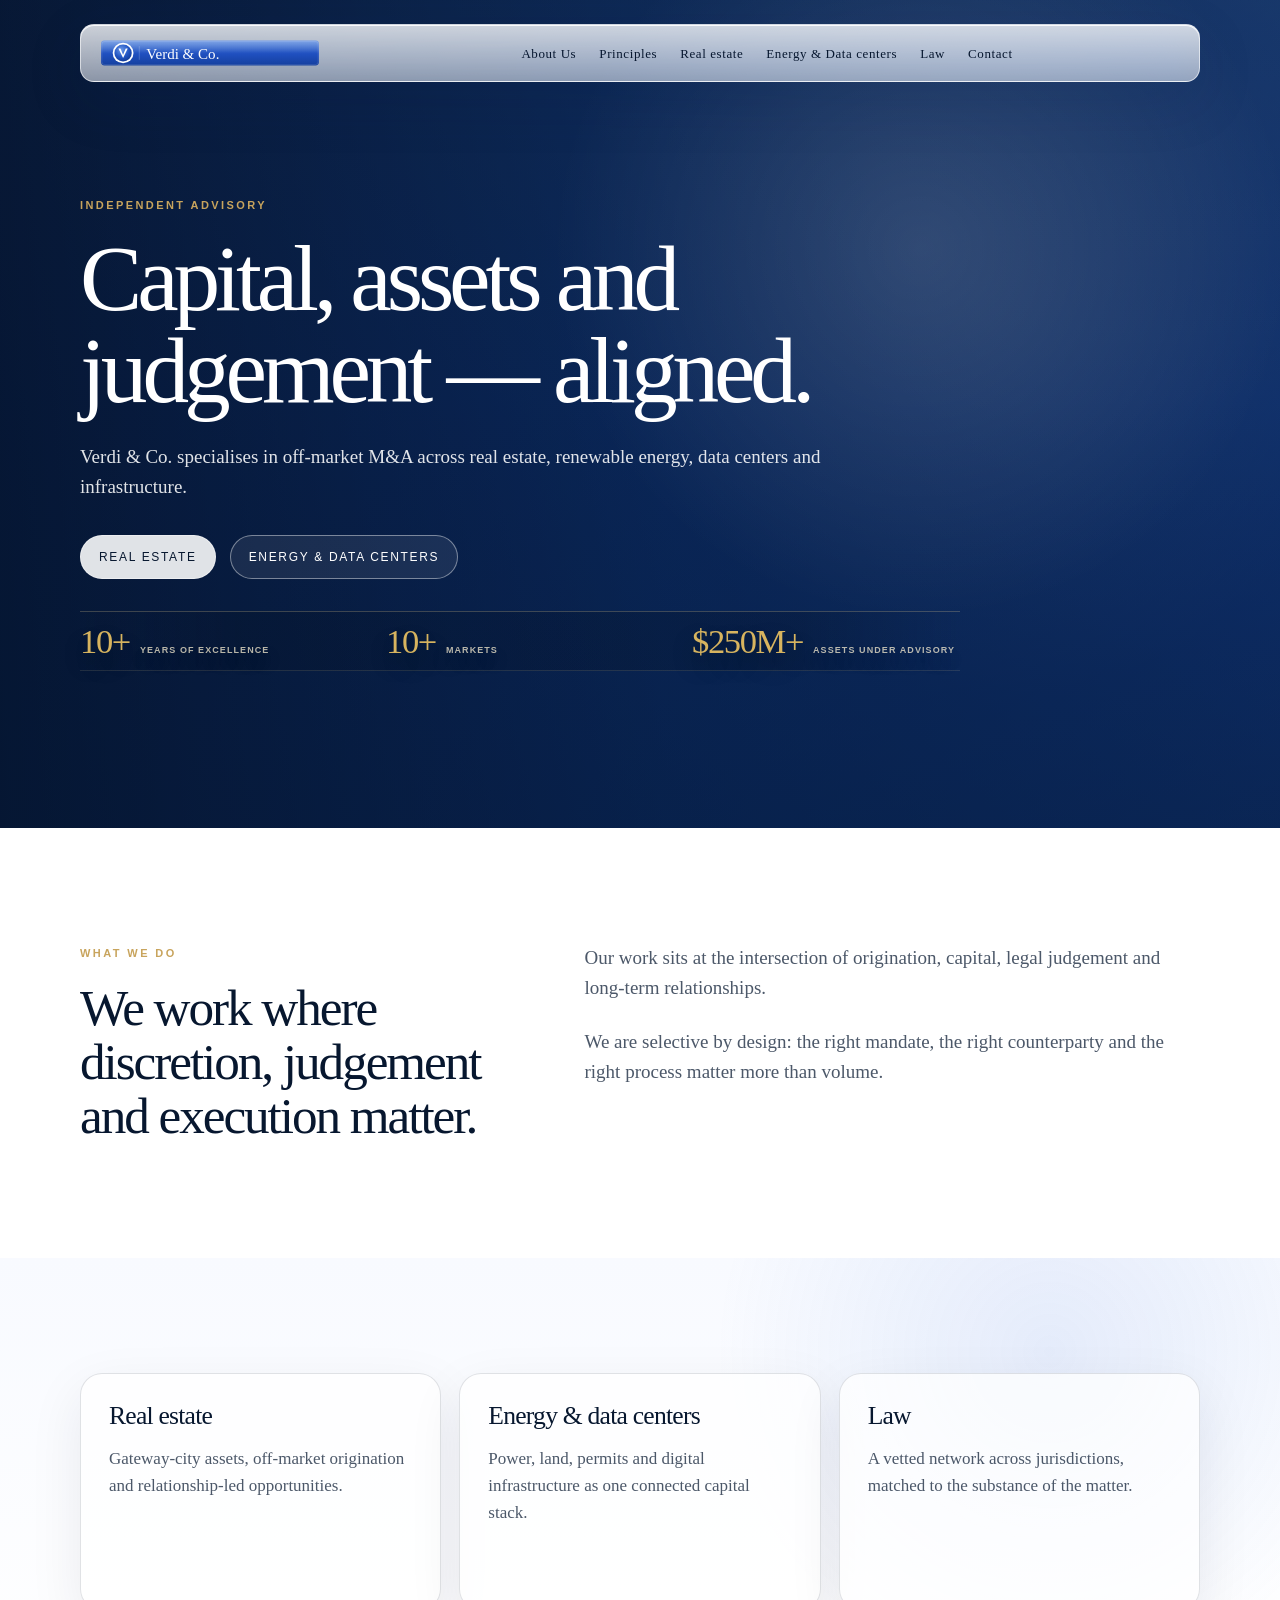
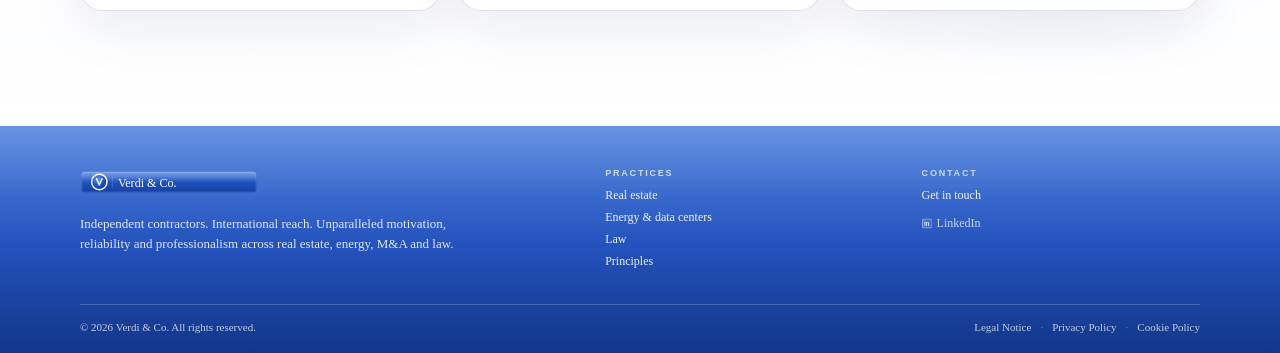
==== index.html @ b84658a0 "Add sitemap robots and canonical URLs" ====
<!DOCTYPE html>
<html lang="en">
<head>
<title>Verdi & Co. | Independent Advisory</title>
<meta name="description" content="Independent advisory across real estate, energy, entrepreneurship and law.">
<link rel="canonical" href="https://www.theverdico.com/">
<meta charset="UTF-8">
<meta name="viewport" content="width=device-width, initial-scale=1.0">
<meta name="theme-color" content="#1f4fbf">
<link rel="icon" type="image/png" sizes="32x32" href="assets/brand/favicon-32.png">
<link rel="apple-touch-icon" href="assets/brand/apple-touch-icon.png">
<link rel="manifest" href="site.webmanifest">
<link rel="stylesheet" href="styles/main.css">
</head>
<body>
<header class="site-header" data-header>
  <a class="brand-lockup" href="index.html" aria-label="Verdi & Co. home">
    <span class="brand-plate brand-plate--svg-img"><img class="site-logo-img" src="assets/brand/logo-plate.svg" alt="Verdi & Co." role="img" decoding="async"></span>
  </a>
  <button class="nav-toggle" type="button" data-nav-toggle aria-label="Toggle navigation" aria-expanded="false">
    <span></span><span></span>
  </button>
  <nav class="site-nav" data-nav>
    <a class="nav-link--home" href="index.html" aria-current="page">About Us</a>
    <a href="principles.html">Principles</a>
    <a href="realestate.html">Real estate</a>
    <a href="energy.html">Energy &amp; Data centers</a>
    <a href="law.html">Law</a>
    <a href="contact.html">Contact</a>
  </nav>
</header>
<main>
  <section class="hero hero--home hero--with-video">
    <div class="hero-media" aria-hidden="true">
          <video class="hero-video" autoplay muted loop playsinline preload="auto" disablepictureinpicture>
            <source src="assets/video/home-world.mp4" type="video/mp4">
          </video>
        </div>
    <div class="hero-content">
      <span class="eyebrow">Independent advisory</span>
      <h1>Capital, assets and judgement — aligned.</h1>
      <p class="hero-subtitle">Verdi & Co. specialises in off-market M&amp;A across real estate, renewable energy, data centers and infrastructure.</p>
      <div class="hero-actions">
        <a class="btn btn--light" href="realestate.html">Real estate</a>
        <a class="btn btn--ghost" href="energy.html">Energy & data centers</a>
      </div>
        <div class="hero-stats" aria-label="Verdico selected platform metrics">
          <div class="hero-stat">
            <span class="hero-stat__value">10+</span>
            <span class="hero-stat__label">Years of excellence</span>
          </div>
          <div class="hero-stat">
            <span class="hero-stat__value">10+</span>
            <span class="hero-stat__label">Markets</span>
          </div>
          <div class="hero-stat">
            <span class="hero-stat__value">$250M+</span>
            <span class="hero-stat__label">Assets under advisory</span>
          </div>
        </div>
    </div>
</section>

  <section class="section section--white">
    <div class="text-columns" data-reveal>
      <div>
        <span class="eyebrow">What we do</span>
        <h2>We work where discretion, judgement and execution matter.</h2>
      </div>
      <div>
        <p>Our work sits at the intersection of origination, capital, legal judgement and long-term relationships.</p>
        <p>We are selective by design: the right mandate, the right counterparty and the right process matter more than volume.</p>
      </div>
    </div>
  </section>

  <section class="section section--cool">
    <div class="card-grid" data-reveal>
      <a class="insight-card" href="realestate.html">
        <h3>Real estate</h3>
        <p>Gateway-city assets, off-market origination and relationship-led opportunities.</p>
      </a>
      <a class="insight-card" href="energy.html">
        <h3>Energy & data centers</h3>
        <p>Power, land, permits and digital infrastructure as one connected capital stack.</p>
      </a>
      <a class="insight-card" href="law.html">
        <h3>Law</h3>
        <p>A vetted network across jurisdictions, matched to the substance of the matter.</p>
      </a>
    </div>
  </section>
</main>
<footer class="site-footer">
  <div class="footer-inner">
    <div class="footer-brand">
      <span class="brand-plate brand-plate--footer brand-plate--svg-img"><img class="site-logo-img" src="assets/brand/logo-plate.svg" alt="Verdi & Co." role="img" decoding="async"></span>
      <p>Independent contractors. International reach. Unparalleled motivation, reliability and professionalism across real estate, energy, M&A and law.</p>
    </div>
    <div class="footer-col">
      <h3>Practices</h3>
      <a href="realestate.html">Real estate</a>
      <a href="energy.html">Energy & data centers</a>
      <a href="law.html">Law</a>
      <a href="principles.html">Principles</a>
    </div>
    <div class="footer-col">
      <h3>Contact</h3>
      <a href="contact.html">Get in touch</a>
      <a class="footer-linkedin" href="https://www.linkedin.com/in/djamal-g-b1b60319/" target="_blank" rel="noreferrer" aria-label="Verdi & Co. on LinkedIn">
        <span class="footer-linkedin__symbol" aria-hidden="true">in</span>
        <span class="footer-linkedin__text">LinkedIn</span>
      </a>
    </div>
  </div>
  <div class="footer-bottom">
    <span>© 2026 Verdi & Co. All rights reserved.</span>
    <nav class="footer-legal-links" aria-label="Legal">
      <a href="legal-notice.html">Legal Notice</a>
      <a href="privacy-policy.html">Privacy Policy</a>
      <a href="cookie-policy.html">Cookie Policy</a>
    </nav>
  </div>
</footer>
<script src="scripts/main.js"></script>
</body>
</html>
---- styles/main.css ----
:root {
  --ink: #07172f;
  --ink-soft: rgba(7, 23, 47, .72);
  --ink-muted: rgba(7, 23, 47, .58);
  --blue-top: #4a7fdc;
  --blue-mid: #1f4fbf;
  --blue-deep: #123a92;
  --blue-night: #07172f;
  --line: rgba(7, 23, 47, .12);
  --paper: #ffffff;
  --paper-soft: #f6f8fc;
  --gold: #c8a45d;
  --font-serif: Georgia, "Times New Roman", serif;
  --font-sans: Arial, Helvetica, sans-serif;
  --header-offset: clamp(128px, 14vh, 166px);
  --page-gutter: clamp(24px, 4vw, 64px);
  --site-width: 1120px;
  --h1-page: clamp(38px, 6.1vw, 94px);
  --h1-home: clamp(44px, 7.3vw, 116px);
  --h2-section: clamp(32px, 4vw, 64px);
  --body-large: clamp(19px, 1.35vw, 24px);
  --body: 16px;
  --label: 11px;
}

* {
  box-sizing: border-box;
}

html {
  min-height: 100%;
  scroll-behavior: smooth;
}

body {
  margin: 0;
  min-height: 100%;
  color: var(--ink);
  background: var(--paper);
  font-family: var(--font-serif);
  -webkit-font-smoothing: antialiased;
  text-rendering: optimizeLegibility;
}

body.is-loaded .reveal {
  opacity: 1;
  transform: none;
}

a {
  color: inherit;
  text-decoration: none;
}

img,
video {
  max-width: 100%;
}

.site-header {
  position: fixed;
  z-index: 50;
  top: 24px;
  left: 50%;
  width: min(1120px, calc(100% - 120px));
  min-height: 58px;
  transform: translateX(-50%);
  display: grid;
  grid-template-columns: auto 1fr;
  align-items: center;
  gap: clamp(34px, 5vw, 76px);
  padding: 8px 18px;
  border: 1px solid rgba(255, 255, 255, .58);
  border-radius: 14px;
  background: linear-gradient(180deg, rgba(255,255,255,.80), rgba(255,255,255,.54));
  box-shadow: inset 0 1px 0 rgba(255,255,255,.88), 0 18px 58px rgba(5,31,78,.14);
  backdrop-filter: blur(22px) saturate(145%);
  -webkit-backdrop-filter: blur(22px) saturate(145%);
}

.brand-lockup {
  display: inline-flex;
  align-items: center;
  justify-self: start;
}

.brand-plate--svg-img {
  display: inline-flex;
  width: 222px;
  height: 35px;
  padding: 0;
  margin: 0;
  border: 0;
  background: transparent;
  overflow: visible;
}

.brand-plate--footer.brand-plate--svg-img {
  width: 178px;
  height: 28px;
}

.site-logo-img {
  display: block;
  width: 100%;
  height: 100%;
  object-fit: contain;
}

.site-nav {
  justify-self: stretch;
  display: flex;
  align-items: center;
  justify-content: center;
  gap: clamp(12px, 1.8vw, 34px);
  min-height: 38px;
  padding: 0 clamp(24px, 2.5vw, 48px) 0 0;
}

.site-nav a {
  position: relative;
  display: inline-flex;
  align-items: center;
  min-height: 38px;
  color: var(--ink);
  font-family: var(--font-serif);
  font-size: clamp(13px, .88vw, 16px);
  line-height: 1;
  letter-spacing: .045em;
  font-weight: 500;
  white-space: nowrap;
}

.site-nav a::after {
  content: "";
  position: absolute;
  left: 0;
  right: 100%;
  bottom: 6px;
  height: 1px;
  background: var(--blue-mid);
  transition: right .24s ease;
}

.site-nav a:hover::after {
  right: 0;
}

.nav-home-icon {
  display: block;
  width: 1.1em;
  height: 1.1em;
  stroke: currentColor;
  stroke-width: 1.5;
  stroke-linecap: round;
  stroke-linejoin: round;
  fill: none;
}

.nav-toggle {
  display: none;
  width: 42px;
  height: 36px;
  align-items: center;
  justify-content: center;
  gap: 5px;
  border: 1px solid rgba(7,23,47,.14);
  border-radius: 10px;
  background: rgba(255,255,255,.45);
}

.nav-toggle span {
  display: block;
  width: 18px;
  height: 1px;
  background: var(--ink);
}

/* Verdico home hero metrics rail: production owner. */
.hero--home .hero-stats {
  margin-top: clamp(22px, 3.2vh, 34px);
  width: min(820px, 100%);
  display: grid;
  grid-template-columns: repeat(3, minmax(0, 1fr));
  align-items: center;
  gap: clamp(14px, 2.6vw, 34px);
  padding: 12px 0 11px;
  border-top: 1px solid rgba(235, 210, 150, 0.24);
  border-bottom: 1px solid rgba(235, 210, 150, 0.12);
  background: linear-gradient(
    90deg,
    rgba(3, 14, 32, 0) 0%,
    rgba(3, 14, 32, 0.24) 18%,
    rgba(3, 14, 32, 0.24) 82%,
    rgba(3, 14, 32, 0) 100%
  );
  pointer-events: none;
}

.hero--home .hero-stat {
  min-width: 0;
  display: grid;
  grid-template-columns: auto minmax(0, 1fr);
  align-items: baseline;
  justify-content: center;
  column-gap: 9px;
}

.hero--home .hero-stat__value {
  display: block;
  white-space: nowrap;
  font-family: var(--font-serif);
  font-size: clamp(26px, 2.35vw, 36px);
  font-weight: 500;
  line-height: 0.94;
  letter-spacing: -0.035em;
  color: #d2b05f;
  text-shadow: 0 10px 22px rgba(0, 0, 0, 0.32);
}

.hero--home .hero-stat__label {
  display: block;
  max-width: 142px;
  font-family: var(--font-sans);
  font-size: clamp(8.5px, 0.62vw, 9.5px);
  font-weight: 700;
  line-height: 1.18;
  letter-spacing: 0.115em;
  text-transform: uppercase;
  color: rgba(255, 244, 214, 0.72);
  text-shadow: 0 9px 20px rgba(0, 0, 0, 0.30);
}

@media (max-width: 760px) {
  .hero--home .hero-stats {
    margin-top: 20px;
    width: 100%;
    grid-template-columns: 1fr;
    gap: 9px;
    padding: 12px 0;
  }

  .hero--home .hero-stat {
    grid-template-columns: auto 1fr;
    justify-content: start;
  }

  .hero--home .hero-stat__value {
    font-size: 28px;
  }

  .hero--home .hero-stat__label {
    max-width: none;
    font-size: 9px;
  }
}

.hero {
  position: relative;
}

.hero--home,
.hero--page {
  min-height: 78vh;
  display: grid;
  align-items: center;
  padding: var(--header-offset) var(--page-gutter) clamp(72px, 10vh, 120px);
}

.hero--home {
  min-height: 92vh;
  overflow: hidden;
  color: #fff;
  background:
    linear-gradient(90deg, rgba(4,20,52,.94), rgba(7,47,111,.72) 52%, rgba(14,67,145,.44)),
    radial-gradient(circle at 78% 38%, rgba(255,255,255,.20), transparent 34%),
    linear-gradient(180deg, var(--blue-top), var(--blue-mid) 50%, var(--blue-deep));
}

.hero--clean {
  background:
    radial-gradient(circle at 82% 22%, rgba(74,127,220,.16), transparent 34%),
    linear-gradient(180deg, #fff, #f6f8fc);
  color: var(--ink);
}

.hero--visual {
  overflow: hidden;
  color: #fff;
  background-color: var(--blue-night);
}

.hero--visual::before {
  content: "";
  position: absolute;
  inset: 0;
  background: var(--hero-image, linear-gradient(135deg, var(--blue-top), var(--blue-deep))) center / cover no-repeat;
  transform: scale(1.01);
}

.hero--visual::after {
  content: "";
  position: absolute;
  inset: 0;
  background:
    linear-gradient(90deg, rgba(4,20,52,.92), rgba(7,39,91,.66) 48%, rgba(7,39,91,.32)),
    radial-gradient(circle at 22% 32%, rgba(255,255,255,.13), transparent 34%);
  pointer-events: none;
}

.hero-media {
  position: absolute;
  inset: 0;
  z-index: 0;
  width: 100%;
  height: 100%;
  object-fit: cover;
  object-position: center;
  pointer-events: none;
}

.hero--with-video::before {
  opacity: .28;
}

.hero--home.hero--with-video::after {
  content: "";
  position: absolute;
  inset: 0;
  z-index: 1;
  background:
    linear-gradient(90deg, rgba(4,20,52,.94), rgba(7,47,111,.72) 52%, rgba(14,67,145,.46)),
    radial-gradient(circle at 78% 38%, rgba(255,255,255,.15), transparent 34%);
  pointer-events: none;
}

.hero--home .hero-media {
  opacity: .48;
}

.hero--energy .hero-media {
  opacity: .56;
}

.hero--with-video .hero-content {
  position: relative;
  z-index: 2;
}

.hero--energy {
  --hero-image:
    radial-gradient(circle at 78% 30%, rgba(255,255,255,.22), transparent 26%),
    linear-gradient(135deg, #061938 0%, #113d8e 46%, #4a7fdc 100%);
}

.hero--realestate {
  --hero-image: url("../assets/images/real-estate-page.avif");
}

.hero-content {
  width: min(var(--site-width), 100%);
  margin: 0 auto;
}

.hero--visual .hero-content {
  position: relative;
  z-index: 1;
}

.hero-content--page {
  max-width: 980px;
}

.eyebrow {
  display: inline-flex;
  margin-bottom: 22px;
  color: var(--gold);
  font-family: var(--font-sans);
  font-size: var(--label);
  line-height: 1;
  letter-spacing: .22em;
  text-transform: uppercase;
  font-weight: 700;
}

.hero--visual .eyebrow {
  color: rgba(255,255,255,.76);
}
.hero--home .eyebrow {
  color: var(--gold);
}

h1,
h2,
h3,
p {
  margin-top: 0;
}

h1 {
  margin-bottom: 26px;
  font-family: var(--font-serif);
  font-weight: 400;
  font-size: var(--h1-page);
  line-height: .98;
  letter-spacing: -.055em;
}

.hero--home h1 {
  max-width: 920px;
  font-size: var(--h1-home);
}

.hero--visual h1,
.hero--home h1 {
  color: #fff;
}

.hero-subtitle {
  max-width: 760px;
  margin-bottom: 0;
  color: var(--ink-soft);
  font-size: var(--body-large);
  line-height: 1.55;
}

.hero--visual .hero-subtitle,
.hero--home .hero-subtitle {
  color: rgba(255,255,255,.88);
}

.hero-actions {
  display: flex;
  flex-wrap: wrap;
  gap: 14px;
  margin-top: 34px;
}

.btn {
  display: inline-flex;
  align-items: center;
  justify-content: center;
  min-height: 44px;
  padding: 0 18px;
  border: 1px solid rgba(255,255,255,.42);
  border-radius: 999px;
  font-family: var(--font-sans);
  font-size: 12px;
  letter-spacing: .14em;
  text-transform: uppercase;
}

.btn--light {
  color: var(--ink);
  background: rgba(255,255,255,.88);
}

.btn--ghost {
  color: #fff;
  background: rgba(255,255,255,.08);
}

.section {
  padding: clamp(76px, 9vw, 132px) var(--page-gutter);
}

.section--white {
  background: #fff;
}

.section--cool {
  background:
    radial-gradient(circle at 82% 20%, rgba(74,127,220,.12), transparent 30%),
    linear-gradient(180deg, #f8faff, #fff);
}

.section-inner,
.text-columns,
.card-grid,
.footer-inner,
.footer-bottom {
  width: min(var(--site-width), 100%);
  margin: 0 auto;
}

.text-columns {
  display: grid;
  grid-template-columns: minmax(0, .82fr) minmax(0, 1.18fr);
  gap: clamp(42px, 6vw, 92px);
  align-items: start;
}

.text-columns h2,
.section-title {
  margin: 0;
  font-weight: 400;
  font-size: var(--h2-section);
  line-height: 1.05;
  letter-spacing: -.04em;
}

.text-columns p,
.editorial-copy p {
  margin-bottom: 24px;
  color: var(--ink-soft);
  font-size: var(--body-large);
  line-height: 1.58;
}

.text-columns p:last-child,
.editorial-copy p:last-child {
  margin-bottom: 0;
}

.card-grid {
  display: grid;
  grid-template-columns: repeat(3, 1fr);
  gap: 18px;
}

.insight-card {
  min-height: 238px;
  padding: 28px;
  border: 1px solid var(--line);
  border-radius: 22px;
  background: rgba(255,255,255,.74);
  box-shadow: 0 18px 54px rgba(7,23,47,.08);
}

.insight-card h3 {
  margin-bottom: 16px;
  font-weight: 400;
  font-size: clamp(25px, 2vw, 34px);
  line-height: 1.1;
  letter-spacing: -.03em;
}

.insight-card p {
  margin: 0;
  color: var(--ink-soft);
  font-size: 17px;
  line-height: 1.58;
}

.principles-panel {
  display: grid;
  grid-template-columns: minmax(0, .95fr) minmax(300px, .75fr);
  gap: clamp(34px, 5vw, 76px);
  align-items: center;
  width: min(var(--site-width), 100%);
  margin: 0 auto;
}

.principles-panel img {
  width: 100%;
  display: block;
  border-radius: 22px;
  box-shadow: 0 24px 74px rgba(7,23,47,.16);
}

.quote-large {
  margin: 0 0 30px;
  font-style: italic;
  font-size: clamp(28px, 3vw, 48px);
  line-height: 1.18;
  letter-spacing: -.035em;
  color: var(--ink);
}

.principle-list {
  display: grid;
  gap: 14px;
  margin: 34px 0 0;
  padding: 0;
  list-style: none;
}

.principle-list li {
  display: grid;
  grid-template-columns: auto 1fr;
  gap: 14px;
  align-items: baseline;
  padding: 18px 0;
  border-top: 1px solid var(--line);
  color: var(--ink-soft);
  font-size: 20px;
  line-height: 1.45;
}

.principle-list span {
  color: var(--gold);
  font-family: var(--font-sans);
  font-size: 11px;
  letter-spacing: .18em;
  text-transform: uppercase;
}

.contact-panel {
  width: min(900px, 100%);
  margin: 0 auto;
  padding: clamp(30px, 5vw, 56px);
  border: 1px solid var(--line);
  border-radius: 26px;
  background: #fff;
  box-shadow: 0 24px 80px rgba(7,23,47,.10);
}

.contact-row {
  display: grid;
  grid-template-columns: 180px 1fr;
  gap: 22px;
  padding: 22px 0;
  border-top: 1px solid var(--line);
}

.contact-row:first-child {
  border-top: 0;
  padding-top: 0;
}

.contact-row strong {
  font-family: var(--font-sans);
  font-size: 11px;
  letter-spacing: .18em;
  text-transform: uppercase;
  color: var(--gold);
}

.contact-row a,
.contact-row span {
  color: var(--ink);
  font-size: clamp(22px, 2vw, 32px);
  line-height: 1.2;
}

.site-footer {
  padding: 42px var(--page-gutter) 20px;
  color: #fff;
  background:
    linear-gradient(180deg, rgba(255,255,255,.16), rgba(255,255,255,.04) 32%, rgba(0,0,0,.06)),
    linear-gradient(180deg, var(--blue-top), var(--blue-mid) 52%, var(--blue-deep));
}

.footer-inner {
  display: grid;
  grid-template-columns: 1.4fr .8fr .8fr;
  gap: 38px;
  align-items: start;
}

.footer-brand p {
  max-width: 410px;
  margin: 14px 0 0;
  color: rgba(255,255,255,.86);
  font-size: 13px;
  line-height: 1.55;
}

.footer-col h3 {
  margin-bottom: 10px;
  color: rgba(255,255,255,.72);
  font-family: var(--font-sans);
  font-size: 9px;
  letter-spacing: .20em;
  text-transform: uppercase;
}

.footer-col a {
  display: block;
  margin: 7px 0;
  color: rgba(255,255,255,.92);
  font-size: 12px;
}

.footer-bottom {
  display: flex;
  justify-content: space-between;
  gap: 18px;
  margin-top: 28px;
  padding-top: 16px;
  border-top: 1px solid rgba(255,255,255,.20);
  color: rgba(255,255,255,.74);
  font-size: 11px;
}

.reveal {
  opacity: 0;
  transform: translateY(12px);
  transition: opacity .55s ease, transform .55s ease;
}

@media (max-width: 980px) {
  :root {
    --header-offset: 116px;
  }

  .site-header {
    top: 12px;
    left: 12px;
    right: 12px;
    width: auto;
    transform: none;
    grid-template-columns: auto auto;
    justify-content: space-between;
    gap: 18px;
  }

  .brand-plate--svg-img {
    width: 182px;
    height: 29px;
  }

  .nav-toggle {
    display: grid;
  }

  .site-nav {
    position: fixed;
    top: 76px;
    left: 12px;
    right: 12px;
    display: grid;
    gap: 0;
    padding: 12px 18px;
    border: 1px solid rgba(255,255,255,.58);
    border-radius: 14px;
    background: rgba(255,255,255,.90);
    box-shadow: 0 18px 58px rgba(5,31,78,.14);
    backdrop-filter: blur(18px) saturate(145%);
    -webkit-backdrop-filter: blur(18px) saturate(145%);
    opacity: 0;
    pointer-events: none;
    transform: translateY(-8px);
    transition: opacity .22s ease, transform .22s ease;
  }

  .site-nav.is-open {
    opacity: 1;
    pointer-events: auto;
    transform: translateY(0);
  }

  .site-nav a {
    min-height: 44px;
    padding: 0 8px;
    border-bottom: 1px solid rgba(7, 23, 47, 0.06);
  }

  .site-nav a:last-child {
    border-bottom: none;
  }

  .hero--home,
  .hero--page {
    min-height: 72vh;
  }

  .text-columns,
  .principles-panel,
  .contact-row {
    grid-template-columns: 1fr;
  }

  .card-grid {
    grid-template-columns: repeat(2, 1fr);
  }

  .footer-bottom {
    flex-direction: column;
  }
}

@media (prefers-reduced-motion: reduce) {
  html {
    scroll-behavior: auto;
  }

  .reveal {
    opacity: 1;
    transform: none;
    transition: none;
  }

  .site-nav {
    transition: none;
  }
}

/* Verdico media runtime fix: video must be the moving hero layer, not a poster/background substitute. */
.hero--with-video {
  overflow: hidden;
}

.hero-media {
  position: absolute;
  inset: 0;
  overflow: hidden;
  z-index: 0;
  background: #07172f;
}

.hero-media video {
  position: absolute;
  inset: 0;
  width: 100%;
  height: 100%;
  display: block;
  object-fit: cover;
  opacity: 1;
  visibility: visible;
  pointer-events: none;
  z-index: 0;
}

.hero-media img,
.hero-media picture,
.hero-media .poster,
.hero-media .hero-poster {
  display: none;
}

.hero--with-video .hero-content,
.hero--with-video .hero-inner {
  position: relative;
  z-index: 2;
}

.hero--with-video::before {
  z-index: 1;
  pointer-events: none;
}

/* Verdico video clarity pass: preserve text contrast while letting the moving video breathe. */
.hero--with-video .hero-media video,
.hero-media video.hero-video {
  opacity: 1;
  filter: saturate(1.14) contrast(1.08) brightness(1.1);
}

.hero--with-video::before {
  background:
    linear-gradient(
      90deg,
      rgba(4, 17, 39, 0.58) 0%,
      rgba(4, 17, 39, 0.34) 38%,
      rgba(4, 17, 39, 0.14) 72%,
      rgba(4, 17, 39, 0.08) 100%
    );
}

.hero--with-video::after,
.hero--home.hero--with-video::after {
  background:
    radial-gradient(circle at 72% 30%, rgba(255, 255, 255, 0.12), transparent 34%),
    linear-gradient(
      180deg,
      rgba(6, 22, 48, 0.18) 0%,
      rgba(6, 22, 48, 0.08) 48%,
      rgba(6, 22, 48, 0.26) 100%
    );
  opacity: 1;
  pointer-events: none;
}


/* Verdico Principles hero video: watch background behind title only. */
.hero--principles-video {
  color: #ffffff;
  background: #07172f;
}

.hero--principles-video .hero-content {
  position: relative;
  z-index: 2;
}

.hero--principles-video .eyebrow {
  color: rgba(255, 255, 255, 0.76);
}

.hero--principles-video h1 {
  color: #ffffff;
  text-shadow: 0 22px 72px rgba(0, 0, 0, 0.38);
}

.hero--principles-video::before {
  background:
    linear-gradient(
      90deg,
      rgba(4, 17, 39, 0.74) 0%,
      rgba(4, 17, 39, 0.5) 42%,
      rgba(4, 17, 39, 0.2) 76%,
      rgba(4, 17, 39, 0.1) 100%
    );
}

.hero--principles-video::after {
  content: "";
  position: absolute;
  inset: 0;
  z-index: 1;
  pointer-events: none;
  background:
    radial-gradient(circle at 72% 28%, rgba(255, 255, 255, 0.1), transparent 32%),
    linear-gradient(180deg, rgba(6, 22, 48, 0.12) 0%, rgba(6, 22, 48, 0.04) 48%, rgba(6, 22, 48, 0.28) 100%);
}

/* Verdico Principles body layout: readable letter composition under video hero. */
.principles-letter-section {
  padding-top: clamp(88px, 10vw, 140px);
  padding-bottom: clamp(96px, 12vw, 160px);
}

.principles-letter {
  width: min(980px, calc(100% - 48px));
  margin: 0 auto;
  display: grid;
  grid-template-columns: minmax(220px, 0.62fr) minmax(520px, 1fr);
  gap: clamp(56px, 7vw, 104px);
  align-items: start;
}

.principles-letter__intro {
  position: sticky;
  top: 132px;
}

.principles-letter__intro h2 {
  margin: 16px 0 0;
  max-width: 340px;
  font-family: var(--font-serif);
  font-size: clamp(34px, 3.2vw, 52px);
  font-weight: 500;
  line-height: 1.02;
  letter-spacing: -0.045em;
  color: var(--ink);
}

.principles-letter__body {
  max-width: 660px;
  color: rgba(9, 24, 48, 0.82);
  font-size: clamp(17px, 1.15vw, 20px);
  line-height: 1.66;
}

.principles-letter__body p {
  margin: 0 0 22px;
}

.principles-letter__body strong {
  color: var(--ink);
  font-weight: 700;
}

@media (max-width: 860px) {
  .principles-letter {
    grid-template-columns: 1fr;
    gap: 34px;
  }

  .principles-letter__intro {
    position: static;
  }

  .principles-letter__intro h2,
  .principles-letter__body,
  .contact-latin__translation {
    max-width: none;
  }
}

/* Verdico Principles numbered list. */
.principles-list {
  list-style: none;
  margin: 34px 0 34px;
  padding: 0;
  display: grid;
  gap: 18px;
}

.principles-list li {
  display: grid;
  grid-template-columns: 44px 1fr;
  gap: 18px;
  align-items: start;
}

.principles-list__number {
  display: block;
  min-width: 20px;
  color: #2f5fd7;
  font-family: var(--font-serif);
  font-size: 24px;
  font-weight: 600;
  line-height: 1;
  letter-spacing: -0.02em;
}

.principles-list strong {
  display: block;
  margin: 2px 0 4px;
  color: var(--ink);
  font-size: 1.02em;
}

.principles-list p {
  margin: 0;
}

@media (max-width: 640px) {
  .principles-list li {
    grid-template-columns: 28px 1fr;
    gap: 12px;
  }

  .principles-list__number {
    display: block;
    min-width: 20px;
    color: #2f5fd7;
    font-family: var(--font-serif);
    font-size: 24px;
    font-weight: 600;
    line-height: 1;
    letter-spacing: -0.02em;
  }
}

.hero--home .hero-stats {
  margin-top: clamp(24px, 3.6vh, 36px);
  width: min(880px, 100%);
  display: grid;
  grid-template-columns: repeat(3, minmax(0, 1fr));
  align-items: center;
  gap: clamp(16px, 3vw, 38px);
  padding: 13px 0 12px;
  border-top: 1px solid rgba(235, 210, 150, 0.24);
  border-bottom: 1px solid rgba(235, 210, 150, 0.13);
  background:
    linear-gradient(90deg, rgba(3, 14, 32, 0) 0%, rgba(3, 14, 32, 0.24) 18%, rgba(3, 14, 32, 0.24) 82%, rgba(3, 14, 32, 0) 100%);
  pointer-events: none;
}

.hero--home .hero-stat {
  min-width: 0;
  display: grid;
  grid-template-columns: auto minmax(0, 1fr);
  align-items: baseline;
  justify-content: center;
  column-gap: 10px;
  color: rgba(255, 247, 223, 0.82);
}

.hero--home .hero-stat__value {
  display: block;
  white-space: nowrap;
  font-family: var(--font-serif);
  font-size: clamp(28px, 2.7vw, 40px);
  font-weight: 500;
  line-height: 0.94;
  letter-spacing: -0.04em;
  color: #d7b45f;
  text-shadow: 0 12px 24px rgba(0, 0, 0, 0.32);
}

.hero--home .hero-stat__label {
  display: block;
  max-width: 150px;
  font-family: var(--font-sans);
  font-size: clamp(9px, 0.68vw, 10px);
  font-weight: 700;
  line-height: 1.18;
  letter-spacing: 0.12em;
  text-transform: uppercase;
  color: rgba(255, 244, 214, 0.72);
  text-shadow: 0 10px 22px rgba(0, 0, 0, 0.30);
}

@media (max-width: 760px) {
  .hero--home .hero-stats {
    margin-top: 20px;
    grid-template-columns: 1fr;
    gap: 9px;
    padding: 12px 0;
  }

  .hero--home .hero-stat {
    grid-template-columns: auto 1fr;
    justify-content: start;
  }

  .hero--home .hero-stat__value {
    font-size: 29px;
  }

  .hero--home .hero-stat__label {
    max-width: none;
    font-size: 9px;
  }
}

/* Verdico footer LinkedIn soft reveal: production owner. */
.footer-linkedin {
  display: inline-flex !important;
  align-items: center;
  gap: 5px;
  width: max-content;
  margin-top: 5px;
  color: rgba(255, 255, 255, 0.88);
  line-height: 1;
  opacity: 0.9;
  transform: translateY(0);
  transition:
    opacity 620ms ease,
    transform 760ms cubic-bezier(.2, .78, .22, 1);
}

.footer-linkedin__symbol {
  display: inline-grid !important;
  place-items: center;
  width: 10px !important;
  height: 10px !important;
  min-width: 10px !important;
  max-width: 10px !important;
  min-height: 10px !important;
  max-height: 10px !important;
  border: 1px solid rgba(255, 255, 255, 0.48);
  border-radius: 2px;
  background: rgba(255, 255, 255, 0.12);
  color: rgba(255, 255, 255, 0.94);
  font-family: Arial, Helvetica, sans-serif;
  font-size: 6.5px;
  font-weight: 700;
  line-height: 1;
  letter-spacing: -0.06em;
  text-transform: none;
  box-shadow: 0 4px 12px rgba(0, 0, 0, 0.14);
  opacity: 1;
  clip-path: inset(0 0 0 0);
  transform: translateY(0.5px);
  transition:
    opacity 560ms ease 90ms,
    clip-path 760ms cubic-bezier(.2, .78, .22, 1) 90ms,
    transform 760ms cubic-bezier(.2, .78, .22, 1) 90ms;
}

.footer-linkedin__text {
  display: inline-block;
  opacity: 0.9;
  transform: translateX(0);
  transition:
    opacity 560ms ease 160ms,
    transform 680ms cubic-bezier(.2, .78, .22, 1) 160ms;
}

.js .footer-linkedin {
  opacity: 0;
  transform: translateY(5px);
}

.js .footer-linkedin .footer-linkedin__symbol {
  opacity: 0;
  clip-path: inset(100% 0 0 0);
  transform: translateY(3px);
}

.js .footer-linkedin .footer-linkedin__text {
  opacity: 0;
  transform: translateX(-2px);
}

.js .footer-linkedin.is-visible {
  opacity: 0.9;
  transform: translateY(0);
}

.js .footer-linkedin.is-visible .footer-linkedin__symbol {
  opacity: 1;
  clip-path: inset(0 0 0 0);
  transform: translateY(0.5px);
}

.js .footer-linkedin.is-visible .footer-linkedin__text {
  opacity: 0.9;
  transform: translateX(0);
}

.footer-linkedin:hover,
.footer-linkedin:focus-visible {
  opacity: 1;
  transform: translateY(-1px);
}

.footer-linkedin:hover .footer-linkedin__text,
.footer-linkedin:focus-visible .footer-linkedin__text {
  opacity: 1;
}

@media (prefers-reduced-motion: reduce) {
  .footer-linkedin,
  .footer-linkedin__symbol,
  .footer-linkedin__text,
  .js .footer-linkedin,
  .js .footer-linkedin .footer-linkedin__symbol,
  .js .footer-linkedin .footer-linkedin__text {
    transition: none;
    transform: none;
    clip-path: none;
    opacity: 1;
  }
}

/* Verdico Energy page — thunder hero, infra lanes, operating-footprint map. */
.hero--energy .hero-media {
  opacity: .78;
}

.hero--energy .hero-video {
  width: 100%;
  height: 100%;
  object-fit: cover;
  object-position: center;
}

.hero--energy.hero--with-video::after {
  background:
    linear-gradient(90deg, rgba(4,16,38,.62) 0%, rgba(6,26,58,.32) 52%, rgba(6,26,58,.14) 100%),
    radial-gradient(circle at 78% 36%, rgba(255,255,255,.10), transparent 38%);
}

.energy-infra-section {
  background:
    radial-gradient(circle at 12% -10%, rgba(74,127,220,.10), transparent 38%),
    radial-gradient(circle at 92% 110%, rgba(200,164,93,.07), transparent 42%),
    linear-gradient(180deg, #f7f9fd 0%, #ffffff 100%);
}

.energy-infra-inner {
  width: min(var(--site-width), 100%);
  margin: 0 auto;
}

.energy-infra-header {
  max-width: 760px;
  margin-bottom: clamp(36px, 4vw, 56px);
}

.energy-infra-header h2 {
  margin: 0;
  font-weight: 400;
  font-size: var(--h2-section);
  line-height: 1.06;
  letter-spacing: -.04em;
}

.energy-infra-grid {
  display: grid;
  grid-template-columns: repeat(3, minmax(0, 1fr));
  gap: clamp(16px, 1.8vw, 22px);
}

.energy-infra-card {
  position: relative;
  display: flex;
  flex-direction: column;
  gap: 16px;
  padding: clamp(26px, 2.4vw, 34px);
  border: 1px solid var(--line);
  border-radius: 22px;
  background:
    linear-gradient(180deg, rgba(255,255,255,.96), rgba(246,248,252,.86));
  box-shadow: 0 22px 56px rgba(7,23,47,.08);
  transition: transform .42s cubic-bezier(.2,.78,.22,1), box-shadow .42s ease, border-color .42s ease;
}

.energy-infra-card::before {
  content: "";
  position: absolute;
  top: 0;
  left: clamp(26px, 2.4vw, 34px);
  width: 36px;
  height: 1px;
  background: linear-gradient(90deg, var(--gold), rgba(200,164,93,0));
  opacity: .85;
}

.energy-infra-card:hover {
  transform: translateY(-2px);
  border-color: rgba(7,23,47,.18);
  box-shadow: 0 28px 64px rgba(7,23,47,.12);
}

.energy-infra-card__rubric {
  font-family: var(--font-sans);
  font-size: var(--label);
  font-weight: 700;
  letter-spacing: .22em;
  text-transform: uppercase;
  color: var(--gold);
}

.energy-infra-card h3 {
  margin: 0;
  font-family: var(--font-serif);
  font-weight: 400;
  font-size: clamp(22px, 1.7vw, 28px);
  line-height: 1.18;
  letter-spacing: -.025em;
  color: var(--ink);
}

.energy-infra-card p {
  margin: 0;
  color: var(--ink-soft);
  font-size: 16.5px;
  line-height: 1.55;
}

.energy-infra-card__meta {
  list-style: none;
  margin: auto 0 0;
  padding: 14px 0 0;
  border-top: 1px solid rgba(7,23,47,.08);
  display: flex;
  flex-wrap: wrap;
  gap: 6px 14px;
  font-family: var(--font-sans);
  font-size: 11px;
  letter-spacing: .14em;
  text-transform: uppercase;
  color: rgba(7,23,47,.62);
}

.energy-infra-card__meta li {
  position: relative;
  padding-right: 14px;
}

.energy-infra-card__meta li:not(:last-child)::after {
  content: "";
  position: absolute;
  right: 0;
  top: 50%;
  width: 3px;
  height: 3px;
  margin-top: -1.5px;
  border-radius: 50%;
  background: var(--gold);
  opacity: .55;
}

.energy-map-section {
  position: relative;
  overflow: hidden;
  color: #fff;
  background:
    radial-gradient(circle at 18% 12%, rgba(74,127,220,.32), transparent 42%),
    radial-gradient(circle at 86% 88%, rgba(200,164,93,.10), transparent 44%),
    linear-gradient(180deg, #061731 0%, #07172f 60%, #04122a 100%);
}

.energy-map-section::before {
  content: "";
  position: absolute;
  inset: 0;
  background:
    radial-gradient(circle at 50% 50%, rgba(255,255,255,.05), transparent 60%);
  pointer-events: none;
}

.energy-map-inner {
  position: relative;
  width: min(var(--site-width), 100%);
  margin: 0 auto;
}

.energy-map-header {
  max-width: 760px;
  margin-bottom: clamp(28px, 3.4vw, 44px);
}

.energy-map-header .eyebrow {
  color: rgba(255, 244, 214, 0.78);
}

.energy-map-header h2 {
  margin: 0 0 14px;
  font-weight: 400;
  font-size: var(--h2-section);
  line-height: 1.05;
  letter-spacing: -.04em;
  color: #fff;
}

.energy-map-header p {
  margin: 0;
  max-width: 640px;
  color: rgba(255,255,255,.78);
  font-size: var(--body-large);
  line-height: 1.55;
}

.energy-cobe-layout {
  display: flex;
  gap: clamp(32px, 4vw, 64px);
  align-items: center;
}

.energy-cobe-stage {
  flex: 0 0 auto;
  width: clamp(260px, 44%, 500px);
}

.energy-cobe-canvas {
  display: block;
  width: 100%;
  height: auto;
  aspect-ratio: 1;
  filter: drop-shadow(0 0 40px rgba(95, 143, 216, 0.18));
  cursor: grab;
  touch-action: none;
}

.energy-cobe-canvas:active {
  cursor: grabbing;
}

.energy-cobe-sidebar {
  flex: 1;
  min-width: 0;
  display: flex;
  flex-direction: column;
  gap: clamp(16px, 2vw, 28px);
}

.energy-cobe-sidebar .energy-market-list {
  margin: 0;
  justify-content: flex-start;
}

.energy-cobe-sidebar .energy-region-focus {
  margin: 0;
  max-width: none;
  text-align: left;
}

.energy-market-list {
  margin: clamp(24px, 2.8vw, 36px) auto 0;
  padding: 0;
  display: flex;
  flex-wrap: wrap;
  justify-content: center;
  align-items: center;
  gap: 10px;
  max-width: 100%;
}

.energy-market-pill {
  appearance: none;
  -webkit-appearance: none;
  display: inline-flex;
  align-items: center;
  padding: 9px 16px;
  border: 1px solid rgba(255,255,255,.14);
  border-radius: 999px;
  background: rgba(255,255,255,.04);
  color: rgba(255,255,255,.86);
  font-family: var(--font-sans);
  font-size: 11.5px;
  letter-spacing: .18em;
  text-transform: uppercase;
  cursor: pointer;
  transition:
    background .35s ease,
    border-color .35s ease,
    color .35s ease,
    transform .35s cubic-bezier(.2,.78,.22,1);
}

.energy-market-pill:hover {
  background: rgba(255,255,255,.07);
  border-color: rgba(255,255,255,.22);
  color: #fff;
  transform: translateY(-1px);
}

.energy-market-pill:focus-visible {
  outline: 2px solid rgba(95, 143, 232, .55);
  outline-offset: 3px;
}

.energy-market-pill::before {
  content: "";
  width: 5px;
  height: 5px;
  margin-right: 10px;
  border-radius: 50%;
  background: #5f8fe8;
  box-shadow: 0 0 0 2px rgba(95, 143, 232, .20);
  transition: box-shadow .35s ease, background .35s ease;
}

.energy-market-pill[aria-pressed="true"] {
  background: rgba(95, 143, 232, .16);
  border-color: rgba(95, 143, 232, .50);
  color: #fff;
}

.energy-market-pill[aria-pressed="true"]::before {
  background: #8db1ff;
  box-shadow:
    0 0 0 3px rgba(95, 143, 232, .30),
    0 0 14px rgba(95, 143, 232, .55);
}

.energy-region-focus {
  margin: clamp(18px, 2vw, 26px) auto 0;
  padding: clamp(16px, 1.4vw, 20px) clamp(20px, 2vw, 28px);
  max-width: 720px;
  text-align: center;
  border: 1px solid rgba(255,255,255,.08);
  border-radius: 20px;
  background: rgba(255,255,255,.03);
  backdrop-filter: blur(16px) saturate(140%);
  -webkit-backdrop-filter: blur(16px) saturate(140%);
  transition:
    border-color .45s ease,
    background .45s ease;
}

.energy-region-focus__rubric {
  display: block;
  margin-bottom: 8px;
  font-family: var(--font-sans);
  font-size: 10.5px;
  font-weight: 700;
  letter-spacing: .22em;
  text-transform: uppercase;
  color: rgba(141, 177, 255, .82);
  transition: color .45s ease;
}

.energy-region-focus__name {
  display: block;
  margin-bottom: 6px;
  font-family: var(--font-serif);
  font-size: clamp(20px, 1.55vw, 26px);
  font-weight: 400;
  line-height: 1.18;
  letter-spacing: -.015em;
  color: #fff;
}

.energy-region-focus__body {
  margin: 0;
  font-family: var(--font-serif);
  font-size: 16px;
  line-height: 1.55;
  color: rgba(255,255,255,.72);
}

.energy-region-focus.is-active {
  border-color: rgba(95, 143, 232, .26);
  background: rgba(95, 143, 232, .06);
}

@media (max-width: 980px) {
  .energy-infra-grid {
    grid-template-columns: repeat(2, 1fr);
  }
}

@media (max-width: 760px) {
  .energy-map-header h2,
  .energy-infra-header h2 {
    font-size: clamp(32px, 7vw, 44px);
  }

  .energy-cobe-layout {
    flex-direction: column;
    align-items: stretch;
    gap: clamp(24px, 5vw, 40px);
  }

  .energy-cobe-stage {
    width: min(340px, 100%);
    margin: 0 auto;
  }

  .energy-cobe-sidebar .energy-market-list {
    justify-content: center;
  }

  .energy-cobe-sidebar .energy-region-focus {
    text-align: center;
  }

  .energy-market-pill {
    font-size: 10.5px;
    padding: 7px 13px;
  }
}

@media (prefers-reduced-motion: reduce) {
  .energy-infra-card,
  .energy-infra-card:hover {
    transition: none;
    transform: none;
  }
}

/* Verdico Law page: image hero */
.hero--law {
  --hero-image: url("../assets/images/lawpage.avif");
}

.hero--law::before,
.hero--contact::before {
  animation: rs-drift 9s ease-out forwards;
}


/* Verdico Contact page: image hero with refined atmospheric overlay and elegant email reach. */
.hero--contact {
  --hero-image: url("../assets/images/contactpage.avif");
}

.hero--contact::after {
  background:
    linear-gradient(
      180deg,
      rgba(4, 17, 39, 0.46) 0%,
      rgba(4, 17, 39, 0.16) 44%,
      rgba(4, 17, 39, 0.62) 100%
    ),
    linear-gradient(
      90deg,
      rgba(4, 17, 39, 0.42) 0%,
      rgba(4, 17, 39, 0.10) 52%,
      rgba(4, 17, 39, 0.06) 100%
    ),
    radial-gradient(circle at 58% 36%, rgba(255, 255, 255, 0.07), transparent 38%);
}

/* =====================================================================
   Contact page: Latin proverb in sticky left rubric
   ===================================================================== */

.contact-latin__translation {
  margin: 8px 0 0;
  max-width: 280px;
  font-family: var(--font-serif);
  font-size: clamp(13px, 0.88vw, 15px);
  font-weight: 400;
  line-height: 1.5;
  color: var(--ink-muted);
}

.contact-reach {
  margin-top: 42px;
  padding-top: 26px;
  border-top: 1px solid rgba(7, 23, 47, 0.10);
}

.contact-reach__email {
  font-family: var(--font-serif);
  font-size: clamp(17px, 1.22vw, 20px);
  color: var(--ink);
  letter-spacing: -0.01em;
  line-height: 1.2;
  transition: color 0.22s ease;
}

.contact-reach__email:hover,
.contact-reach__email:focus-visible {
  color: var(--blue-mid);
}

.contact-icons {
  display: flex;
  align-items: center;
  gap: 18px;
  margin-top: 22px;
}

.contact-icon-link {
  display: inline-flex;
  align-items: center;
  justify-content: center;
  opacity: 0.72;
  transition: opacity 0.22s ease;
}

.contact-icon-link:hover,
.contact-icon-link:focus-visible {
  opacity: 1;
}

.contact-icon-link img {
  display: block;
  width: 34px;
  height: 34px;
  object-fit: contain;
}

/* =====================================================================
   Verdico Real Estate hero slider: production owner.
   ===================================================================== */

/* Remove static ::before image — replaced by .hero-slider */
.hero--realestate {
  --hero-image: none;
}

/* Ensure the ::after dark-gradient veil sits above the slides */
.hero--realestate::after {
  z-index: 1;
}

/* Hero content floats above veil */
.hero--with-slider .hero-content {
  position: relative;
  z-index: 2;
}

/* Slider container — same footprint as .hero-media */
.hero-slider {
  position: absolute;
  inset: 0;
  z-index: 0;
  overflow: hidden;
}

/* Individual slides */
.hero-slide {
  position: absolute;
  inset: 0;
  background: center / cover no-repeat;
  opacity: 0;
  transition: opacity 1.6s ease-in-out;
  will-change: opacity, transform;
  transform: scale(1.04);
}

.hero-slide.is-active {
  opacity: 1;
  animation: rs-drift 9s ease-out forwards;
}

@keyframes rs-drift {
  from { transform: scale(1.04); }
  to   { transform: scale(1.0); }
}

@media (prefers-reduced-motion: reduce) {
  .hero-slide {
    transition: none;
    animation: none;
    transform: none;
  }
  .hero-slide.is-active {
    animation: none;
    transform: none;
  }
}

/* =====================================================================
   Footer legal links — three-link row in footer-bottom
   ===================================================================== */

.footer-legal-links {
  display: flex;
  flex-wrap: wrap;
  align-items: center;
}

.footer-legal-links a + a::before {
  content: "·";
  margin: 0 9px;
  color: rgba(255,255,255,.32);
}

/* =====================================================================
   Legal / Policy pages — section sub-headings and date stamp
   ===================================================================== */

.legal-section-head {
  margin: 34px 0 8px;
  font-family: var(--font-sans);
  font-size: 11px;
  font-weight: 700;
  letter-spacing: .18em;
  text-transform: uppercase;
  color: var(--gold);
}

.legal-section-head:first-child {
  margin-top: 0;
}

.legal-date {
  display: block;
  margin-bottom: 32px;
  font-size: 11px;
  letter-spacing: .06em;
  color: rgba(9, 24, 48, 0.40);
}

/* =====================================================================
   Supplementary responsive breakpoints
   ===================================================================== */

/* Tablet portrait: footer 2-col (brand spans full width, link cols side by side) */
@media (max-width: 768px) {
  .footer-inner {
    grid-template-columns: 1fr 1fr;
  }

  .footer-brand {
    grid-column: 1 / -1;
  }
}

/* Large phone / phone landscape: single-column card grids */
@media (max-width: 600px) {
  .card-grid {
    grid-template-columns: 1fr;
  }

  .energy-infra-grid {
    grid-template-columns: 1fr;
  }
}

/* Small phone: footer fully stacked; h1 letter-spacing eased for narrow columns */
@media (max-width: 480px) {
  .footer-inner {
    grid-template-columns: 1fr;
  }

  .footer-brand {
    grid-column: auto;
  }

  h1 {
    letter-spacing: -0.04em;
  }
}
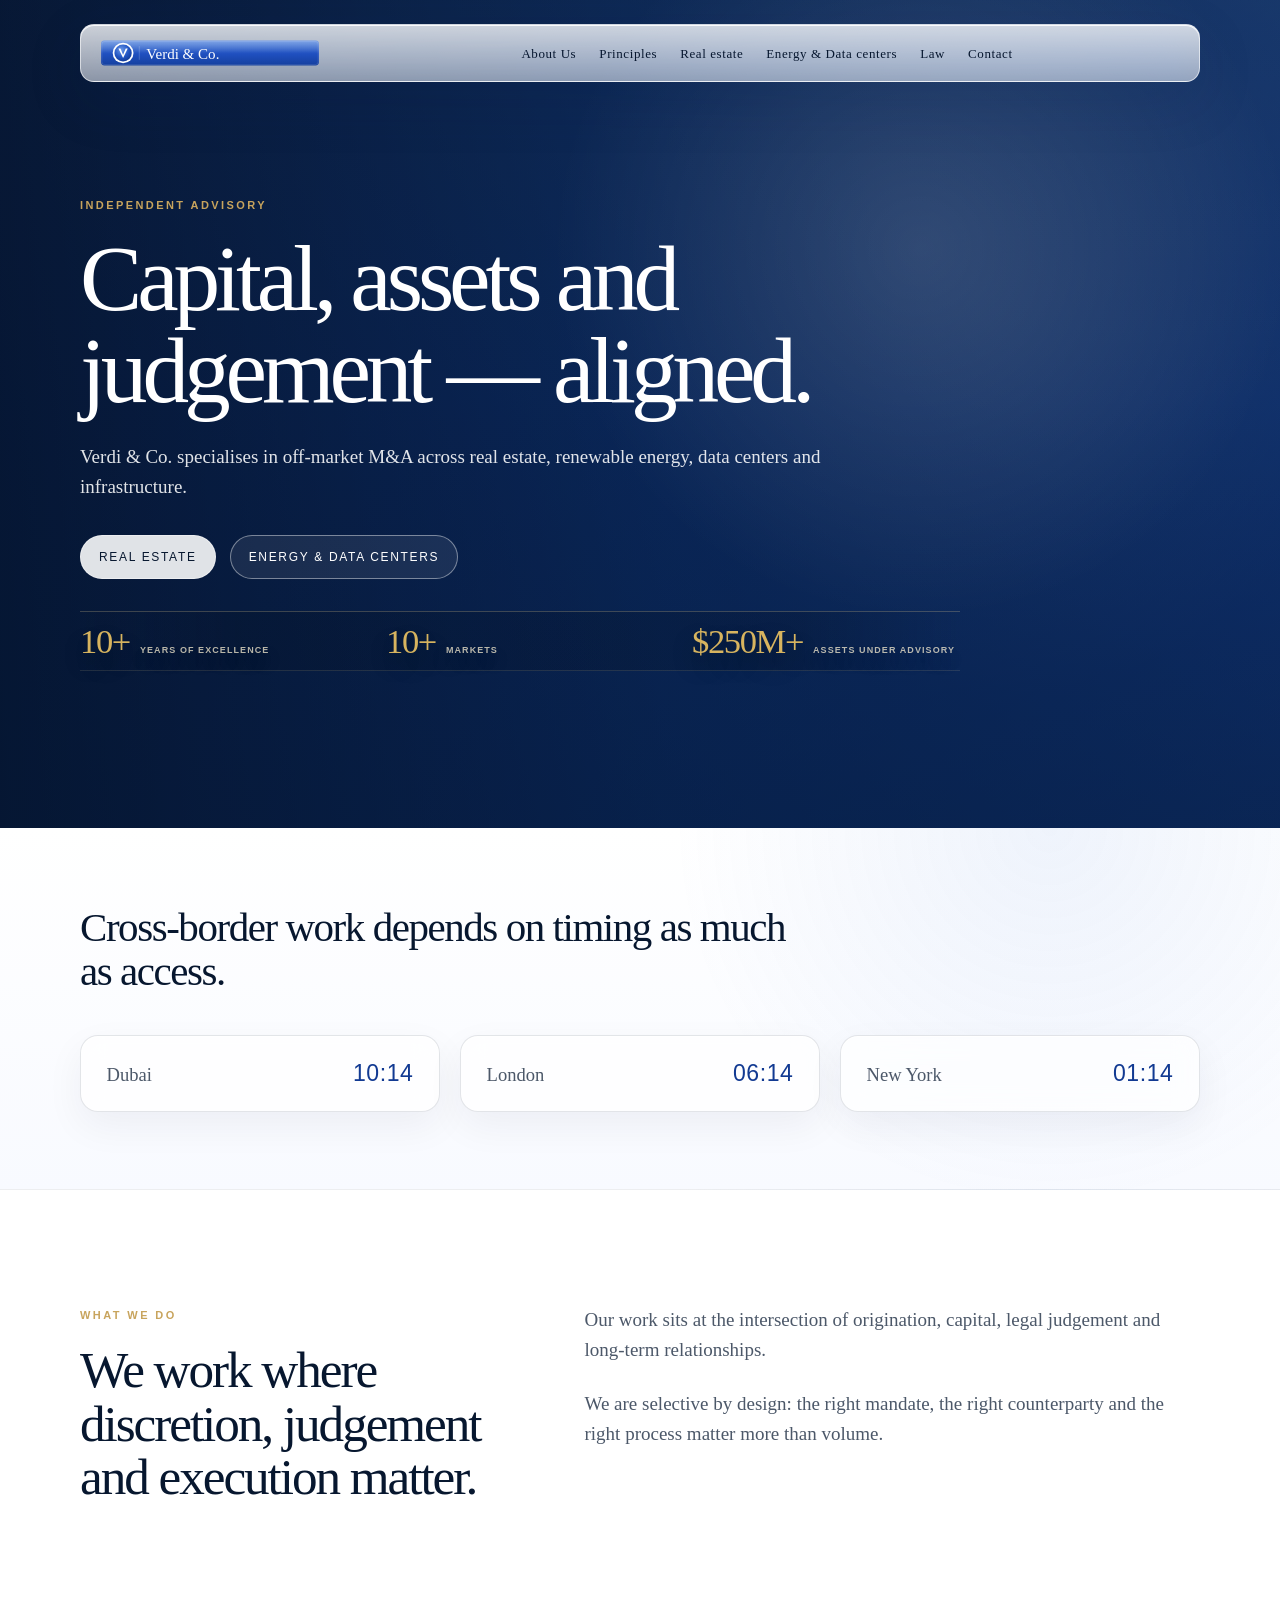
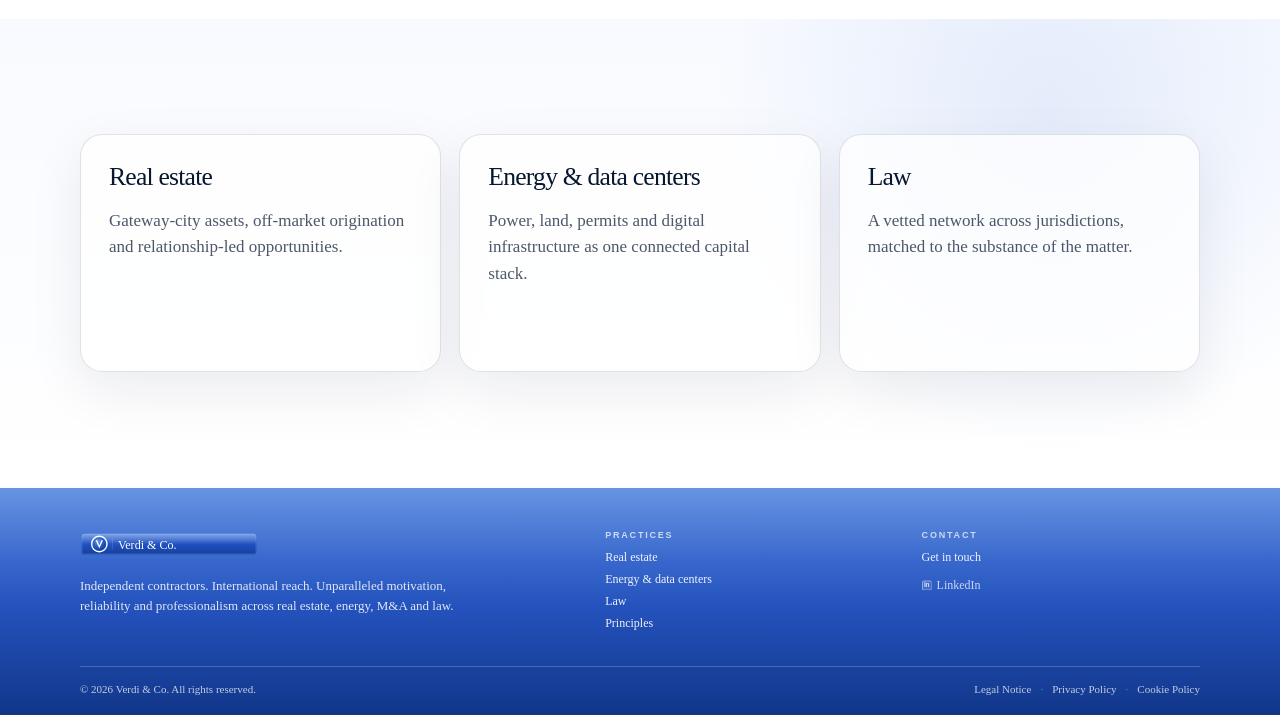
==== commit e37e3991: "feat(home): add global time strip" ====
--- a/index.html
+++ b/index.html
@@ -1,11 +1,31 @@
 <!DOCTYPE html>
 <html lang="en">
 <head>
-<title>Verdi & Co. | Independent Advisory</title>
-<meta name="description" content="Independent advisory across real estate, energy, entrepreneurship and law.">
+<title>Verdi & Co. | Cross-Border Real Estate, Energy & Digital Infrastructure Advisory</title>
+<meta name="description" content="Independent advisory for cross-border real estate, energy, data-centre and digital-infrastructure opportunities, with a focus on disciplined origination, structuring and partner alignment.">
 <link rel="canonical" href="https://www.theverdico.com/">
+<script type="application/ld+json">
+{
+  "@context": "https://schema.org",
+  "@type": "Organization",
+  "name": "Verdi & Co.",
+  "url": "https://www.theverdico.com/",
+  "description": "Independent advisory focused on cross-border real estate, energy, digital infrastructure and legal-commercial strategy.",
+  "knowsAbout": [
+    "Cross-border advisory",
+    "Real estate",
+    "Energy infrastructure",
+    "Digital infrastructure",
+    "Data-centre opportunities",
+    "Legal-commercial strategy",
+    "Transaction structuring",
+    "Partner alignment"
+  ]
+}
+</script>
 <meta charset="UTF-8">
 <meta name="viewport" content="width=device-width, initial-scale=1.0">
+<meta name="yandex-verification" content="1520b192fff81063" />
 <meta name="theme-color" content="#1f4fbf">
 <link rel="icon" type="image/png" sizes="32x32" href="assets/brand/favicon-32.png">
 <link rel="apple-touch-icon" href="assets/brand/apple-touch-icon.png">
@@ -60,6 +80,26 @@
         </div>
     </div>
 </section>
+
+  <section class="global-time-section" aria-labelledby="global-time-heading">
+    <global-time-strip class="global-time-strip">
+      <p class="global-time-strip__statement" id="global-time-heading">Cross-border work depends on timing as much as access.</p>
+      <div class="global-time-strip__grid">
+        <div class="global-time-strip__item" aria-label="Current time in Dubai">
+          <span class="global-time-strip__city">Dubai</span>
+          <time class="global-time-strip__time" data-global-time data-time-zone="Asia/Dubai">--:--</time>
+        </div>
+        <div class="global-time-strip__item" aria-label="Current time in London">
+          <span class="global-time-strip__city">London</span>
+          <time class="global-time-strip__time" data-global-time data-time-zone="Europe/London">--:--</time>
+        </div>
+        <div class="global-time-strip__item" aria-label="Current time in New York">
+          <span class="global-time-strip__city">New York</span>
+          <time class="global-time-strip__time" data-global-time data-time-zone="America/New_York">--:--</time>
+        </div>
+      </div>
+    </global-time-strip>
+  </section>
 
   <section class="section section--white">
     <div class="text-columns" data-reveal>
--- a/styles/main.css
+++ b/styles/main.css
@@ -474,6 +474,72 @@
     linear-gradient(180deg, #f8faff, #fff);
 }
 
+/* Verdico homepage global time strip: editorial bridge below the hero. */
+.global-time-section {
+  padding: clamp(52px, 6vw, 82px) var(--page-gutter);
+  border-bottom: 1px solid rgba(7, 23, 47, .07);
+  background:
+    radial-gradient(circle at 82% 0%, rgba(74, 127, 220, .09), transparent 34%),
+    linear-gradient(180deg, #fff, #f8faff);
+}
+
+.global-time-strip {
+  display: block;
+  width: min(var(--site-width), 100%);
+  margin: 0 auto;
+}
+
+.global-time-strip__statement {
+  max-width: 740px;
+  margin: 0 0 clamp(28px, 3.5vw, 42px);
+  color: var(--ink);
+  font-size: clamp(28px, 3.2vw, 46px);
+  font-weight: 400;
+  line-height: 1.08;
+  letter-spacing: -.035em;
+}
+
+.global-time-strip__grid {
+  display: grid;
+  grid-template-columns: repeat(3, minmax(0, 1fr));
+  gap: clamp(12px, 1.7vw, 20px);
+}
+
+.global-time-strip__item {
+  min-width: 0;
+  display: flex;
+  align-items: baseline;
+  justify-content: space-between;
+  gap: 18px;
+  padding: clamp(19px, 2vw, 26px);
+  border: 1px solid rgba(7, 23, 47, .11);
+  border-radius: 18px;
+  background: rgba(255, 255, 255, .72);
+  box-shadow: inset 0 1px 0 rgba(255, 255, 255, .9), 0 14px 38px rgba(7, 23, 47, .055);
+  backdrop-filter: blur(12px) saturate(120%);
+  -webkit-backdrop-filter: blur(12px) saturate(120%);
+}
+
+.global-time-strip__city {
+  min-width: 0;
+  color: var(--ink-soft);
+  font-family: var(--font-serif);
+  font-size: clamp(18px, 1.45vw, 23px);
+  line-height: 1.15;
+}
+
+.global-time-strip__time {
+  flex: 0 0 auto;
+  color: var(--blue-deep);
+  font-family: var(--font-sans);
+  font-size: clamp(21px, 1.8vw, 28px);
+  font-variant-numeric: tabular-nums;
+  font-feature-settings: "tnum" 1;
+  font-weight: 400;
+  line-height: 1;
+  letter-spacing: .025em;
+}
+
 .section-inner,
 .text-columns,
 .card-grid,
@@ -767,6 +833,35 @@
 
   .footer-bottom {
     flex-direction: column;
+  }
+}
+
+@media (max-width: 600px) {
+  .global-time-section {
+    padding-top: 46px;
+    padding-bottom: 52px;
+  }
+
+  .global-time-strip__statement {
+    margin-bottom: 26px;
+    font-size: clamp(27px, 8vw, 36px);
+  }
+
+  .global-time-strip__grid {
+    grid-template-columns: 1fr;
+    gap: 10px;
+  }
+
+  .global-time-strip__item {
+    padding: 18px 20px;
+  }
+
+  .global-time-strip__city {
+    font-size: 19px;
+  }
+
+  .global-time-strip__time {
+    font-size: 23px;
   }
 }
 
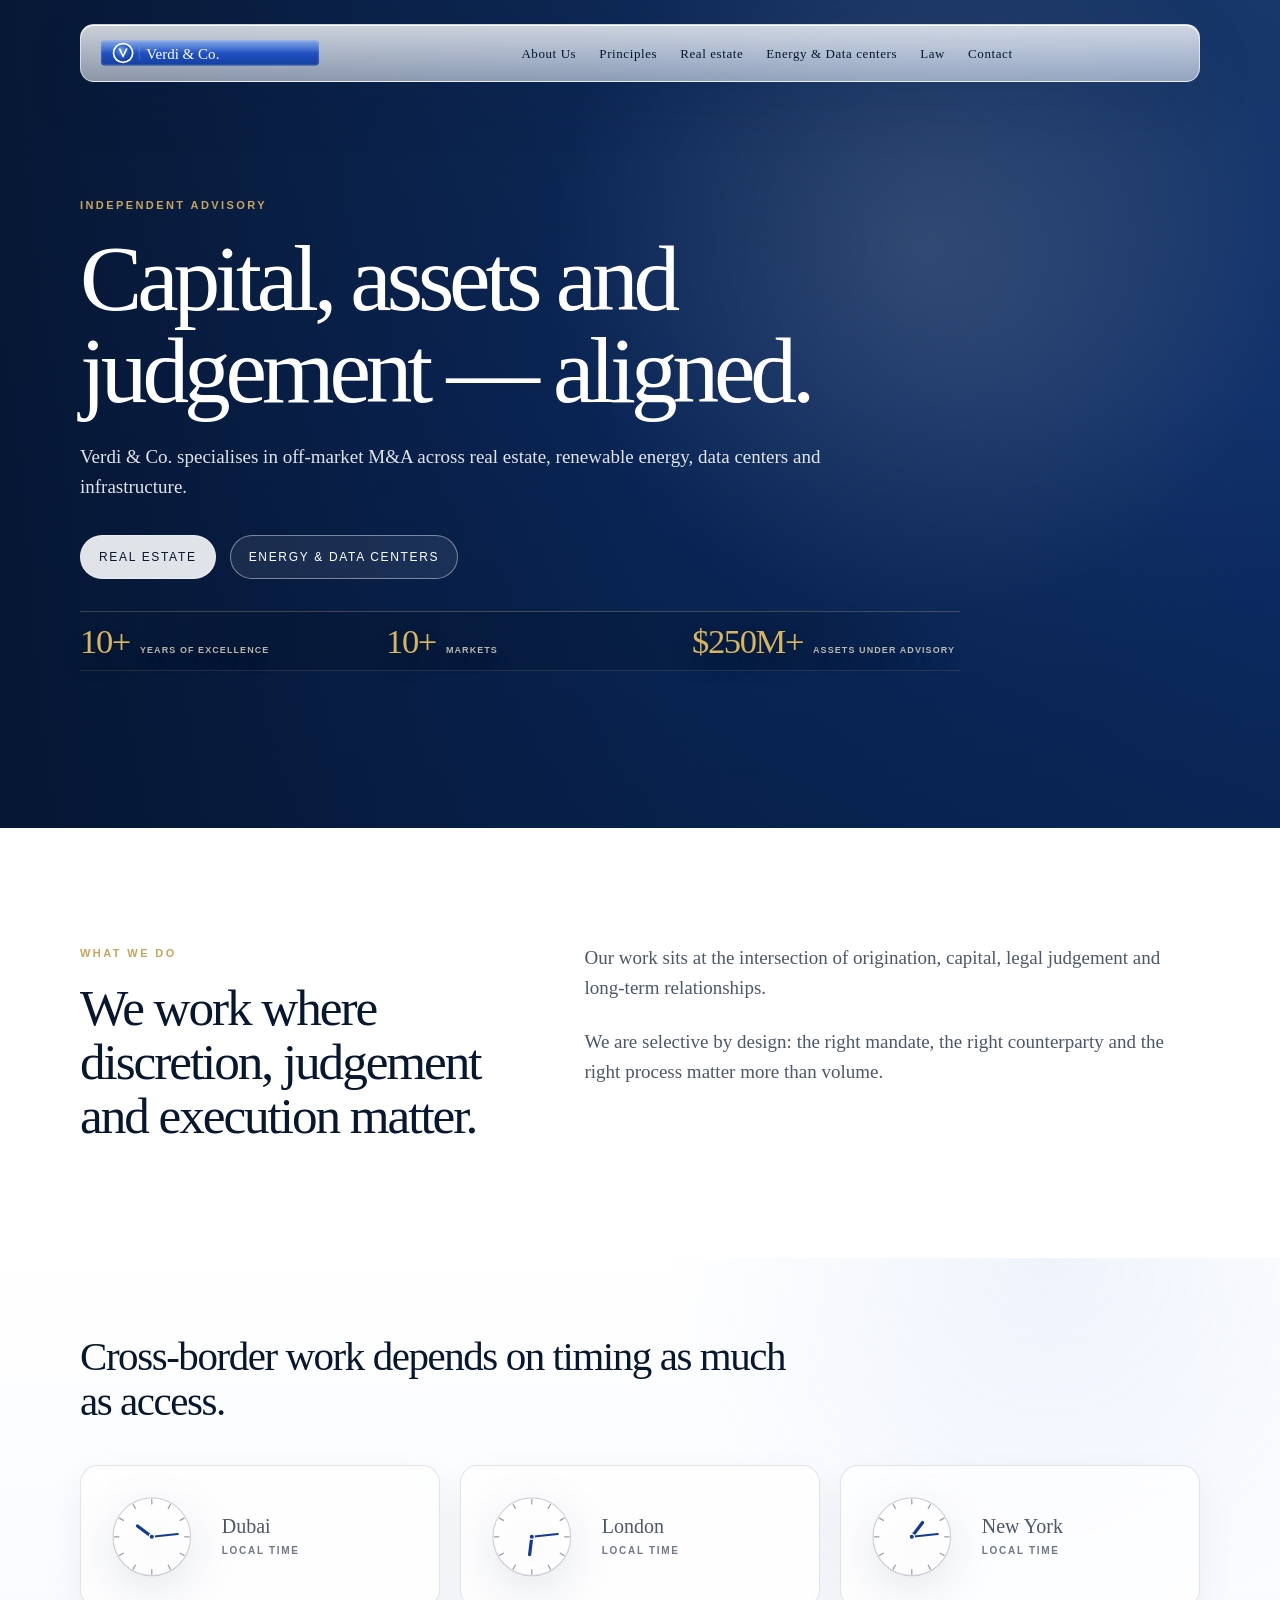
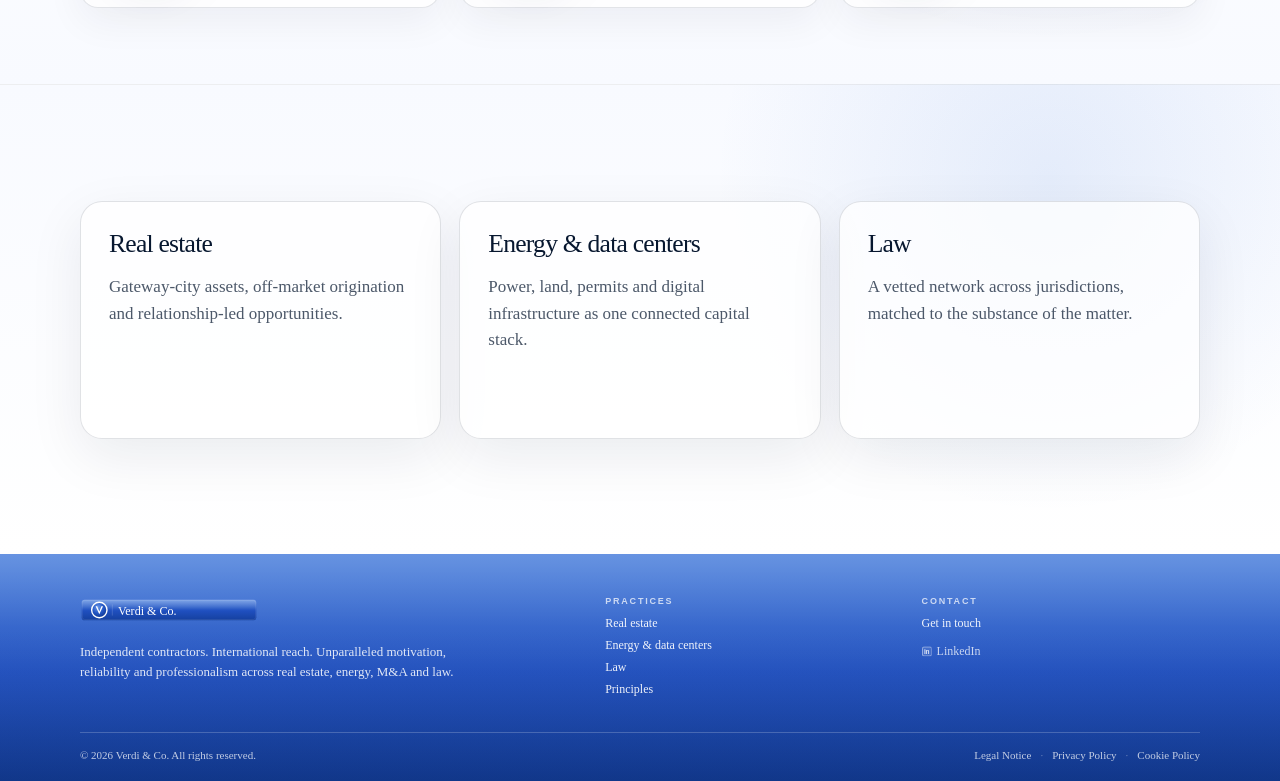
==== commit 1dd230eb: "feat(home): add analogue global clocks" ====
--- a/index.html
+++ b/index.html
@@ -81,26 +81,6 @@
     </div>
 </section>
 
-  <section class="global-time-section" aria-labelledby="global-time-heading">
-    <global-time-strip class="global-time-strip">
-      <p class="global-time-strip__statement" id="global-time-heading">Cross-border work depends on timing as much as access.</p>
-      <div class="global-time-strip__grid">
-        <div class="global-time-strip__item" aria-label="Current time in Dubai">
-          <span class="global-time-strip__city">Dubai</span>
-          <time class="global-time-strip__time" data-global-time data-time-zone="Asia/Dubai">--:--</time>
-        </div>
-        <div class="global-time-strip__item" aria-label="Current time in London">
-          <span class="global-time-strip__city">London</span>
-          <time class="global-time-strip__time" data-global-time data-time-zone="Europe/London">--:--</time>
-        </div>
-        <div class="global-time-strip__item" aria-label="Current time in New York">
-          <span class="global-time-strip__city">New York</span>
-          <time class="global-time-strip__time" data-global-time data-time-zone="America/New_York">--:--</time>
-        </div>
-      </div>
-    </global-time-strip>
-  </section>
-
   <section class="section section--white">
     <div class="text-columns" data-reveal>
       <div>
@@ -112,6 +92,97 @@
         <p>We are selective by design: the right mandate, the right counterparty and the right process matter more than volume.</p>
       </div>
     </div>
+  </section>
+
+  <section class="global-time-section" aria-labelledby="global-time-heading">
+    <global-time-strip class="global-time-strip">
+      <p class="global-time-strip__statement" id="global-time-heading">Cross-border work depends on timing as much as access.</p>
+      <div class="global-time-strip__grid">
+        <div class="global-time-strip__item" role="group" aria-label="Current time in Dubai">
+          <div class="global-time-strip__dial" data-global-clock data-time-zone="Asia/Dubai" aria-hidden="true">
+            <svg class="global-time-strip__svg" viewBox="0 0 120 120" focusable="false">
+              <circle class="global-time-strip__dial-face" cx="60" cy="60" r="52"></circle>
+              <line class="global-time-strip__tick" x1="60" y1="10" x2="60" y2="16" transform="rotate(0 60 60)"></line>
+              <line class="global-time-strip__tick" x1="60" y1="10" x2="60" y2="16" transform="rotate(30 60 60)"></line>
+              <line class="global-time-strip__tick" x1="60" y1="10" x2="60" y2="16" transform="rotate(60 60 60)"></line>
+              <line class="global-time-strip__tick" x1="60" y1="10" x2="60" y2="16" transform="rotate(90 60 60)"></line>
+              <line class="global-time-strip__tick" x1="60" y1="10" x2="60" y2="16" transform="rotate(120 60 60)"></line>
+              <line class="global-time-strip__tick" x1="60" y1="10" x2="60" y2="16" transform="rotate(150 60 60)"></line>
+              <line class="global-time-strip__tick" x1="60" y1="10" x2="60" y2="16" transform="rotate(180 60 60)"></line>
+              <line class="global-time-strip__tick" x1="60" y1="10" x2="60" y2="16" transform="rotate(210 60 60)"></line>
+              <line class="global-time-strip__tick" x1="60" y1="10" x2="60" y2="16" transform="rotate(240 60 60)"></line>
+              <line class="global-time-strip__tick" x1="60" y1="10" x2="60" y2="16" transform="rotate(270 60 60)"></line>
+              <line class="global-time-strip__tick" x1="60" y1="10" x2="60" y2="16" transform="rotate(300 60 60)"></line>
+              <line class="global-time-strip__tick" x1="60" y1="10" x2="60" y2="16" transform="rotate(330 60 60)"></line>
+              <line class="global-time-strip__hand global-time-strip__hand--hour" data-clock-hour-hand x1="60" y1="60" x2="60" y2="36"></line>
+              <line class="global-time-strip__hand global-time-strip__hand--minute" data-clock-minute-hand x1="60" y1="60" x2="60" y2="25"></line>
+              <circle class="global-time-strip__pin" cx="60" cy="60" r="3.5"></circle>
+            </svg>
+          </div>
+          <div class="global-time-strip__meta">
+            <span class="global-time-strip__city">Dubai</span>
+            <span class="global-time-strip__zone">Local time</span>
+            <time class="global-time-strip__sr-time" data-global-time data-time-zone="Asia/Dubai">--:--</time>
+          </div>
+        </div>
+
+        <div class="global-time-strip__item" role="group" aria-label="Current time in London">
+          <div class="global-time-strip__dial" data-global-clock data-time-zone="Europe/London" aria-hidden="true">
+            <svg class="global-time-strip__svg" viewBox="0 0 120 120" focusable="false">
+              <circle class="global-time-strip__dial-face" cx="60" cy="60" r="52"></circle>
+              <line class="global-time-strip__tick" x1="60" y1="10" x2="60" y2="16" transform="rotate(0 60 60)"></line>
+              <line class="global-time-strip__tick" x1="60" y1="10" x2="60" y2="16" transform="rotate(30 60 60)"></line>
+              <line class="global-time-strip__tick" x1="60" y1="10" x2="60" y2="16" transform="rotate(60 60 60)"></line>
+              <line class="global-time-strip__tick" x1="60" y1="10" x2="60" y2="16" transform="rotate(90 60 60)"></line>
+              <line class="global-time-strip__tick" x1="60" y1="10" x2="60" y2="16" transform="rotate(120 60 60)"></line>
+              <line class="global-time-strip__tick" x1="60" y1="10" x2="60" y2="16" transform="rotate(150 60 60)"></line>
+              <line class="global-time-strip__tick" x1="60" y1="10" x2="60" y2="16" transform="rotate(180 60 60)"></line>
+              <line class="global-time-strip__tick" x1="60" y1="10" x2="60" y2="16" transform="rotate(210 60 60)"></line>
+              <line class="global-time-strip__tick" x1="60" y1="10" x2="60" y2="16" transform="rotate(240 60 60)"></line>
+              <line class="global-time-strip__tick" x1="60" y1="10" x2="60" y2="16" transform="rotate(270 60 60)"></line>
+              <line class="global-time-strip__tick" x1="60" y1="10" x2="60" y2="16" transform="rotate(300 60 60)"></line>
+              <line class="global-time-strip__tick" x1="60" y1="10" x2="60" y2="16" transform="rotate(330 60 60)"></line>
+              <line class="global-time-strip__hand global-time-strip__hand--hour" data-clock-hour-hand x1="60" y1="60" x2="60" y2="36"></line>
+              <line class="global-time-strip__hand global-time-strip__hand--minute" data-clock-minute-hand x1="60" y1="60" x2="60" y2="25"></line>
+              <circle class="global-time-strip__pin" cx="60" cy="60" r="3.5"></circle>
+            </svg>
+          </div>
+          <div class="global-time-strip__meta">
+            <span class="global-time-strip__city">London</span>
+            <span class="global-time-strip__zone">Local time</span>
+            <time class="global-time-strip__sr-time" data-global-time data-time-zone="Europe/London">--:--</time>
+          </div>
+        </div>
+
+        <div class="global-time-strip__item" role="group" aria-label="Current time in New York">
+          <div class="global-time-strip__dial" data-global-clock data-time-zone="America/New_York" aria-hidden="true">
+            <svg class="global-time-strip__svg" viewBox="0 0 120 120" focusable="false">
+              <circle class="global-time-strip__dial-face" cx="60" cy="60" r="52"></circle>
+              <line class="global-time-strip__tick" x1="60" y1="10" x2="60" y2="16" transform="rotate(0 60 60)"></line>
+              <line class="global-time-strip__tick" x1="60" y1="10" x2="60" y2="16" transform="rotate(30 60 60)"></line>
+              <line class="global-time-strip__tick" x1="60" y1="10" x2="60" y2="16" transform="rotate(60 60 60)"></line>
+              <line class="global-time-strip__tick" x1="60" y1="10" x2="60" y2="16" transform="rotate(90 60 60)"></line>
+              <line class="global-time-strip__tick" x1="60" y1="10" x2="60" y2="16" transform="rotate(120 60 60)"></line>
+              <line class="global-time-strip__tick" x1="60" y1="10" x2="60" y2="16" transform="rotate(150 60 60)"></line>
+              <line class="global-time-strip__tick" x1="60" y1="10" x2="60" y2="16" transform="rotate(180 60 60)"></line>
+              <line class="global-time-strip__tick" x1="60" y1="10" x2="60" y2="16" transform="rotate(210 60 60)"></line>
+              <line class="global-time-strip__tick" x1="60" y1="10" x2="60" y2="16" transform="rotate(240 60 60)"></line>
+              <line class="global-time-strip__tick" x1="60" y1="10" x2="60" y2="16" transform="rotate(270 60 60)"></line>
+              <line class="global-time-strip__tick" x1="60" y1="10" x2="60" y2="16" transform="rotate(300 60 60)"></line>
+              <line class="global-time-strip__tick" x1="60" y1="10" x2="60" y2="16" transform="rotate(330 60 60)"></line>
+              <line class="global-time-strip__hand global-time-strip__hand--hour" data-clock-hour-hand x1="60" y1="60" x2="60" y2="36"></line>
+              <line class="global-time-strip__hand global-time-strip__hand--minute" data-clock-minute-hand x1="60" y1="60" x2="60" y2="25"></line>
+              <circle class="global-time-strip__pin" cx="60" cy="60" r="3.5"></circle>
+            </svg>
+          </div>
+          <div class="global-time-strip__meta">
+            <span class="global-time-strip__city">New York</span>
+            <span class="global-time-strip__zone">Local time</span>
+            <time class="global-time-strip__sr-time" data-global-time data-time-zone="America/New_York">--:--</time>
+          </div>
+        </div>
+      </div>
+    </global-time-strip>
   </section>
 
   <section class="section section--cool">
--- a/styles/main.css
+++ b/styles/main.css
@@ -503,14 +503,16 @@
   display: grid;
   grid-template-columns: repeat(3, minmax(0, 1fr));
   gap: clamp(12px, 1.7vw, 20px);
+  perspective: 1200px;
 }
 
 .global-time-strip__item {
+  position: relative;
   min-width: 0;
-  display: flex;
-  align-items: baseline;
-  justify-content: space-between;
-  gap: 18px;
+  display: grid;
+  grid-template-columns: auto minmax(0, 1fr);
+  align-items: center;
+  gap: clamp(18px, 2vw, 26px);
   padding: clamp(19px, 2vw, 26px);
   border: 1px solid rgba(7, 23, 47, .11);
   border-radius: 18px;
@@ -518,26 +520,103 @@
   box-shadow: inset 0 1px 0 rgba(255, 255, 255, .9), 0 14px 38px rgba(7, 23, 47, .055);
   backdrop-filter: blur(12px) saturate(120%);
   -webkit-backdrop-filter: blur(12px) saturate(120%);
+  transform: translate3d(0, 0, 0);
+  transform-style: preserve-3d;
+  transition:
+    transform .42s cubic-bezier(.2, .8, .2, 1),
+    box-shadow .42s cubic-bezier(.2, .8, .2, 1),
+    border-color .42s cubic-bezier(.2, .8, .2, 1),
+    background .42s cubic-bezier(.2, .8, .2, 1);
+  will-change: transform;
+}
+
+.global-time-strip__dial {
+  width: clamp(78px, 7vw, 98px);
+  aspect-ratio: 1;
+  border-radius: 50%;
+  filter: drop-shadow(0 14px 24px rgba(7, 23, 47, .12));
+  transform: translateZ(1px);
+  transition: transform .42s cubic-bezier(.2, .8, .2, 1);
+}
+
+.global-time-strip__svg {
+  display: block;
+  width: 100%;
+  height: 100%;
+  overflow: visible;
+  shape-rendering: geometricPrecision;
+}
+
+.global-time-strip__dial-face {
+  fill: rgba(255, 255, 255, .84);
+  stroke: rgba(7, 23, 47, .17);
+  stroke-width: 1.2;
+  vector-effect: non-scaling-stroke;
+}
+
+.global-time-strip__tick {
+  stroke: rgba(7, 23, 47, .42);
+  stroke-width: 1.2;
+  stroke-linecap: round;
+  vector-effect: non-scaling-stroke;
+}
+
+.global-time-strip__hand {
+  stroke: var(--blue-deep);
+  stroke-linecap: round;
+  vector-effect: non-scaling-stroke;
+}
+
+.global-time-strip__hand--hour {
+  stroke-width: 3.2;
+}
+
+.global-time-strip__hand--minute {
+  stroke-width: 2;
+}
+
+.global-time-strip__pin {
+  fill: var(--blue-deep);
+  stroke: rgba(255, 255, 255, .94);
+  stroke-width: 1.2;
+  vector-effect: non-scaling-stroke;
+}
+
+.global-time-strip__meta {
+  min-width: 0;
 }
 
 .global-time-strip__city {
-  min-width: 0;
+  display: block;
   color: var(--ink-soft);
   font-family: var(--font-serif);
-  font-size: clamp(18px, 1.45vw, 23px);
+  font-size: clamp(20px, 1.55vw, 25px);
   line-height: 1.15;
 }
 
-.global-time-strip__time {
-  flex: 0 0 auto;
-  color: var(--blue-deep);
+.global-time-strip__zone {
+  display: block;
+  margin-top: 7px;
+  color: var(--ink-muted);
   font-family: var(--font-sans);
-  font-size: clamp(21px, 1.8vw, 28px);
-  font-variant-numeric: tabular-nums;
-  font-feature-settings: "tnum" 1;
-  font-weight: 400;
-  line-height: 1;
-  letter-spacing: .025em;
+  font-size: 10px;
+  font-weight: 700;
+  line-height: 1.2;
+  letter-spacing: .17em;
+  text-transform: uppercase;
+}
+
+.global-time-strip__sr-time {
+  position: absolute;
+  width: 1px;
+  height: 1px;
+  padding: 0;
+  margin: -1px;
+  overflow: hidden;
+  clip: rect(0 0 0 0);
+  clip-path: inset(50%);
+  white-space: nowrap;
+  border: 0;
 }
 
 .section-inner,
@@ -856,12 +935,25 @@
     padding: 18px 20px;
   }
 
+  .global-time-strip__dial {
+    width: 74px;
+  }
+
   .global-time-strip__city {
-    font-size: 19px;
-  }
-
-  .global-time-strip__time {
-    font-size: 23px;
+    font-size: 21px;
+  }
+}
+
+@media (hover: hover) and (pointer: fine) {
+  .global-time-strip__item:hover {
+    border-color: rgba(18, 58, 146, .22);
+    background: rgba(255, 255, 255, .88);
+    box-shadow: inset 0 1px 0 rgba(255, 255, 255, .96), 0 24px 52px rgba(7, 23, 47, .12);
+    transform: translate3d(0, -8px, 24px) rotateX(2deg);
+  }
+
+  .global-time-strip__item:hover .global-time-strip__dial {
+    transform: translateZ(10px);
   }
 }
 
@@ -878,6 +970,18 @@
 
   .site-nav {
     transition: none;
+  }
+
+  .global-time-strip__item,
+  .global-time-strip__dial {
+    transition: none;
+    transform: none;
+    will-change: auto;
+  }
+
+  .global-time-strip__item:hover,
+  .global-time-strip__item:hover .global-time-strip__dial {
+    transform: none;
   }
 }
 
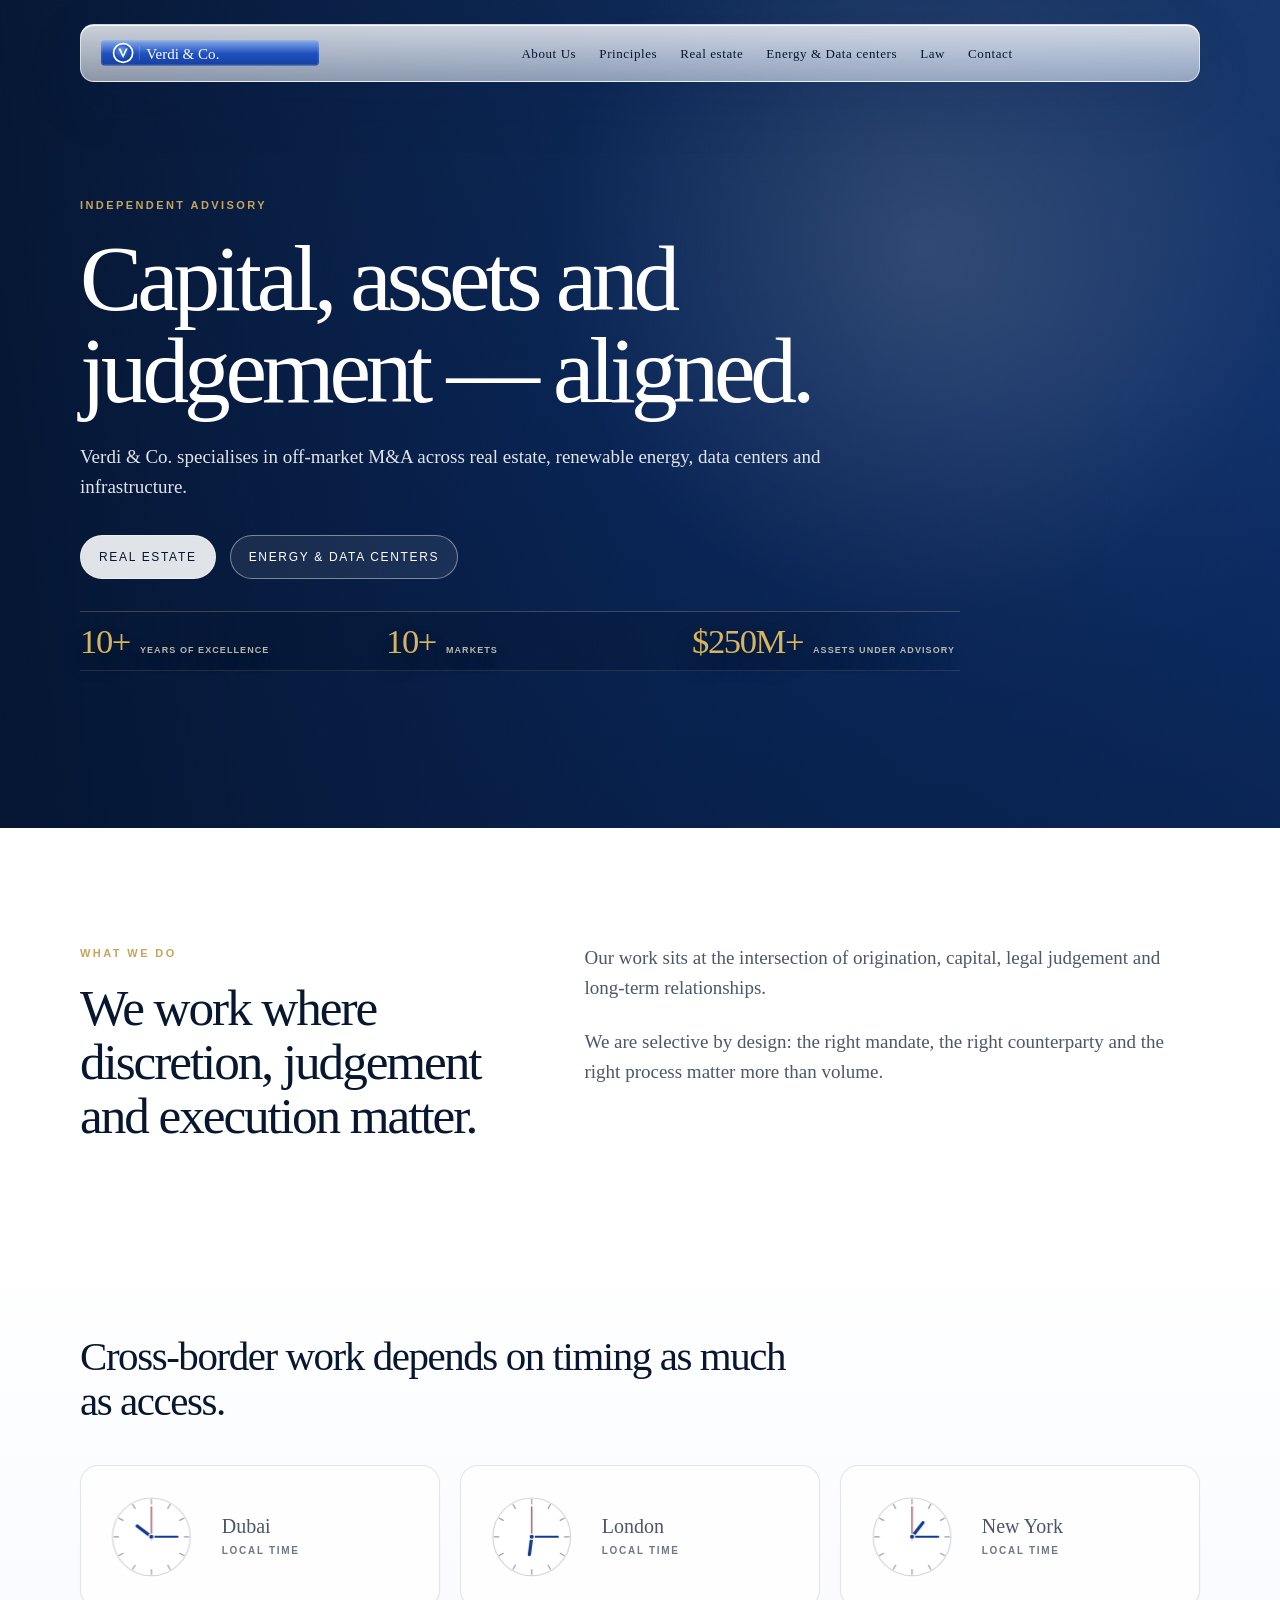
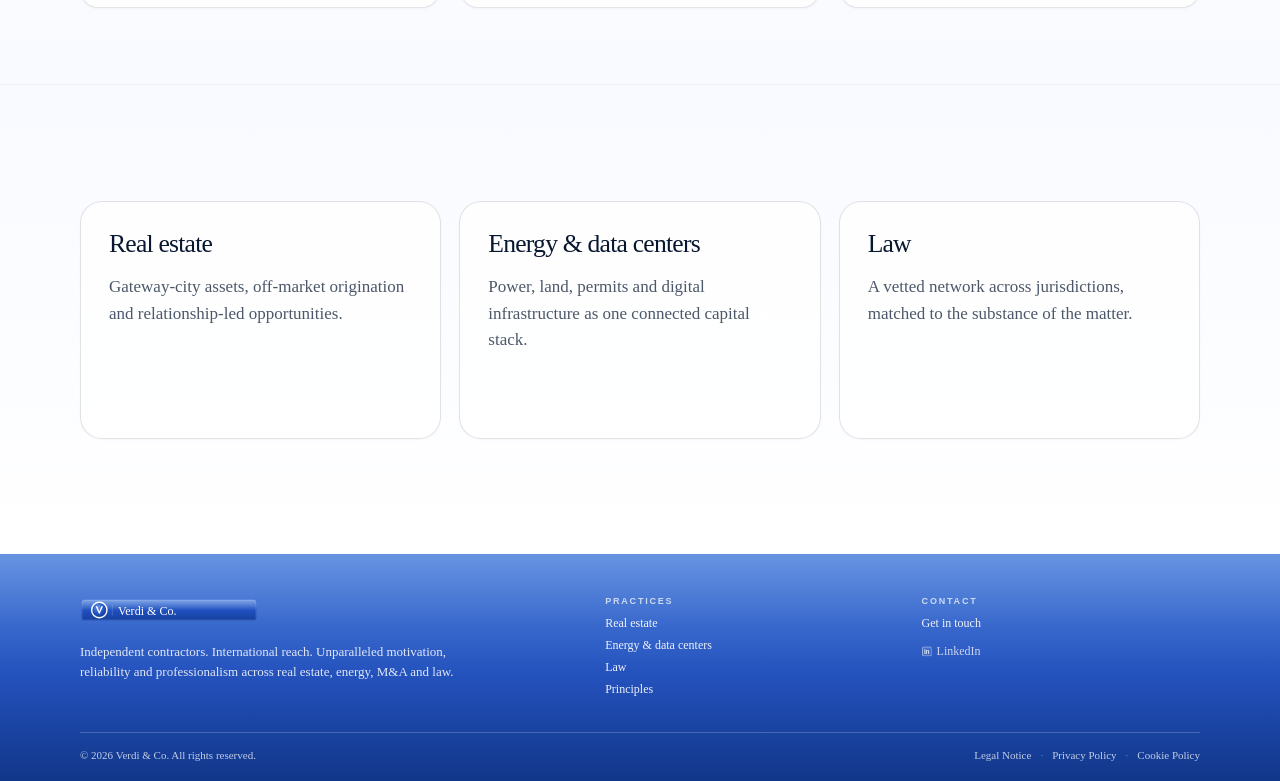
==== commit d1e9fc95: "fix(home): clean surfaces and add clock second hands" ====
--- a/index.html
+++ b/index.html
@@ -30,7 +30,7 @@
 <link rel="icon" type="image/png" sizes="32x32" href="assets/brand/favicon-32.png">
 <link rel="apple-touch-icon" href="assets/brand/apple-touch-icon.png">
 <link rel="manifest" href="site.webmanifest">
-<link rel="stylesheet" href="styles/main.css">
+<link rel="stylesheet" href="styles/main.css?v=clean-surface-second-hand-v1">
 </head>
 <body>
 <header class="site-header" data-header>
@@ -116,6 +116,7 @@
               <line class="global-time-strip__tick" x1="60" y1="10" x2="60" y2="16" transform="rotate(330 60 60)"></line>
               <line class="global-time-strip__hand global-time-strip__hand--hour" data-clock-hour-hand x1="60" y1="60" x2="60" y2="36"></line>
               <line class="global-time-strip__hand global-time-strip__hand--minute" data-clock-minute-hand x1="60" y1="60" x2="60" y2="25"></line>
+              <line class="global-time-strip__hand global-time-strip__hand--second" data-clock-second-hand x1="60" y1="64" x2="60" y2="20"></line>
               <circle class="global-time-strip__pin" cx="60" cy="60" r="3.5"></circle>
             </svg>
           </div>
@@ -144,6 +145,7 @@
               <line class="global-time-strip__tick" x1="60" y1="10" x2="60" y2="16" transform="rotate(330 60 60)"></line>
               <line class="global-time-strip__hand global-time-strip__hand--hour" data-clock-hour-hand x1="60" y1="60" x2="60" y2="36"></line>
               <line class="global-time-strip__hand global-time-strip__hand--minute" data-clock-minute-hand x1="60" y1="60" x2="60" y2="25"></line>
+              <line class="global-time-strip__hand global-time-strip__hand--second" data-clock-second-hand x1="60" y1="64" x2="60" y2="20"></line>
               <circle class="global-time-strip__pin" cx="60" cy="60" r="3.5"></circle>
             </svg>
           </div>
@@ -172,6 +174,7 @@
               <line class="global-time-strip__tick" x1="60" y1="10" x2="60" y2="16" transform="rotate(330 60 60)"></line>
               <line class="global-time-strip__hand global-time-strip__hand--hour" data-clock-hour-hand x1="60" y1="60" x2="60" y2="36"></line>
               <line class="global-time-strip__hand global-time-strip__hand--minute" data-clock-minute-hand x1="60" y1="60" x2="60" y2="25"></line>
+              <line class="global-time-strip__hand global-time-strip__hand--second" data-clock-second-hand x1="60" y1="64" x2="60" y2="20"></line>
               <circle class="global-time-strip__pin" cx="60" cy="60" r="3.5"></circle>
             </svg>
           </div>
@@ -233,6 +236,6 @@
     </nav>
   </div>
 </footer>
-<script src="scripts/main.js"></script>
+<script src="scripts/main.js?v=clean-surface-second-hand-v1"></script>
 </body>
 </html>
--- a/styles/main.css
+++ b/styles/main.css
@@ -10,6 +10,7 @@
   --paper: #ffffff;
   --paper-soft: #f6f8fc;
   --gold: #c8a45d;
+  --clock-second-red: #9f1d2f;
   --font-serif: Georgia, "Times New Roman", serif;
   --font-sans: Arial, Helvetica, sans-serif;
   --header-offset: clamp(128px, 14vh, 166px);
@@ -469,18 +470,14 @@
 }
 
 .section--cool {
-  background:
-    radial-gradient(circle at 82% 20%, rgba(74,127,220,.12), transparent 30%),
-    linear-gradient(180deg, #f8faff, #fff);
+  background: linear-gradient(180deg, #f8faff, #fff);
 }
 
 /* Verdico homepage global time strip: editorial bridge below the hero. */
 .global-time-section {
   padding: clamp(52px, 6vw, 82px) var(--page-gutter);
   border-bottom: 1px solid rgba(7, 23, 47, .07);
-  background:
-    radial-gradient(circle at 82% 0%, rgba(74, 127, 220, .09), transparent 34%),
-    linear-gradient(180deg, #fff, #f8faff);
+  background: linear-gradient(180deg, #fff, #f8faff);
 }
 
 .global-time-strip {
@@ -517,9 +514,7 @@
   border: 1px solid rgba(7, 23, 47, .11);
   border-radius: 18px;
   background: rgba(255, 255, 255, .72);
-  box-shadow: inset 0 1px 0 rgba(255, 255, 255, .9), 0 14px 38px rgba(7, 23, 47, .055);
-  backdrop-filter: blur(12px) saturate(120%);
-  -webkit-backdrop-filter: blur(12px) saturate(120%);
+  box-shadow: 0 1px 2px rgba(7, 23, 47, .035);
   transform: translate3d(0, 0, 0);
   transform-style: preserve-3d;
   transition:
@@ -534,7 +529,7 @@
   width: clamp(78px, 7vw, 98px);
   aspect-ratio: 1;
   border-radius: 50%;
-  filter: drop-shadow(0 14px 24px rgba(7, 23, 47, .12));
+  filter: none;
   transform: translateZ(1px);
   transition: transform .42s cubic-bezier(.2, .8, .2, 1);
 }
@@ -573,6 +568,14 @@
 
 .global-time-strip__hand--minute {
   stroke-width: 2;
+}
+
+.global-time-strip__hand--second {
+  stroke: var(--clock-second-red);
+  stroke-width: 1.15;
+  stroke-linecap: round;
+  opacity: .92;
+  vector-effect: non-scaling-stroke;
 }
 
 .global-time-strip__pin {
@@ -669,7 +672,7 @@
   border: 1px solid var(--line);
   border-radius: 22px;
   background: rgba(255,255,255,.74);
-  box-shadow: 0 18px 54px rgba(7,23,47,.08);
+  box-shadow: 0 1px 2px rgba(7,23,47,.035);
 }
 
 .insight-card h3 {
@@ -747,7 +750,7 @@
   border: 1px solid var(--line);
   border-radius: 26px;
   background: #fff;
-  box-shadow: 0 24px 80px rgba(7,23,47,.10);
+  box-shadow: 0 1px 2px rgba(7,23,47,.035);
 }
 
 .contact-row {
@@ -948,7 +951,7 @@
   .global-time-strip__item:hover {
     border-color: rgba(18, 58, 146, .22);
     background: rgba(255, 255, 255, .88);
-    box-shadow: inset 0 1px 0 rgba(255, 255, 255, .96), 0 24px 52px rgba(7, 23, 47, .12);
+    box-shadow: 0 1px 2px rgba(7, 23, 47, .035);
     transform: translate3d(0, -8px, 24px) rotateX(2deg);
   }
 
@@ -977,6 +980,10 @@
     transition: none;
     transform: none;
     will-change: auto;
+  }
+
+  .global-time-strip__hand--second {
+    transition: none;
   }
 
   .global-time-strip__item:hover,
@@ -1427,10 +1434,7 @@
 }
 
 .energy-infra-section {
-  background:
-    radial-gradient(circle at 12% -10%, rgba(74,127,220,.10), transparent 38%),
-    radial-gradient(circle at 92% 110%, rgba(200,164,93,.07), transparent 42%),
-    linear-gradient(180deg, #f7f9fd 0%, #ffffff 100%);
+  background: linear-gradient(180deg, #f7f9fd 0%, #ffffff 100%);
 }
 
 .energy-infra-inner {
@@ -1467,7 +1471,7 @@
   border-radius: 22px;
   background:
     linear-gradient(180deg, rgba(255,255,255,.96), rgba(246,248,252,.86));
-  box-shadow: 0 22px 56px rgba(7,23,47,.08);
+  box-shadow: 0 1px 2px rgba(7,23,47,.035);
   transition: transform .42s cubic-bezier(.2,.78,.22,1), box-shadow .42s ease, border-color .42s ease;
 }
 
@@ -1485,7 +1489,7 @@
 .energy-infra-card:hover {
   transform: translateY(-2px);
   border-color: rgba(7,23,47,.18);
-  box-shadow: 0 28px 64px rgba(7,23,47,.12);
+  box-shadow: 0 1px 2px rgba(7,23,47,.035);
 }
 
 .energy-infra-card__rubric {
